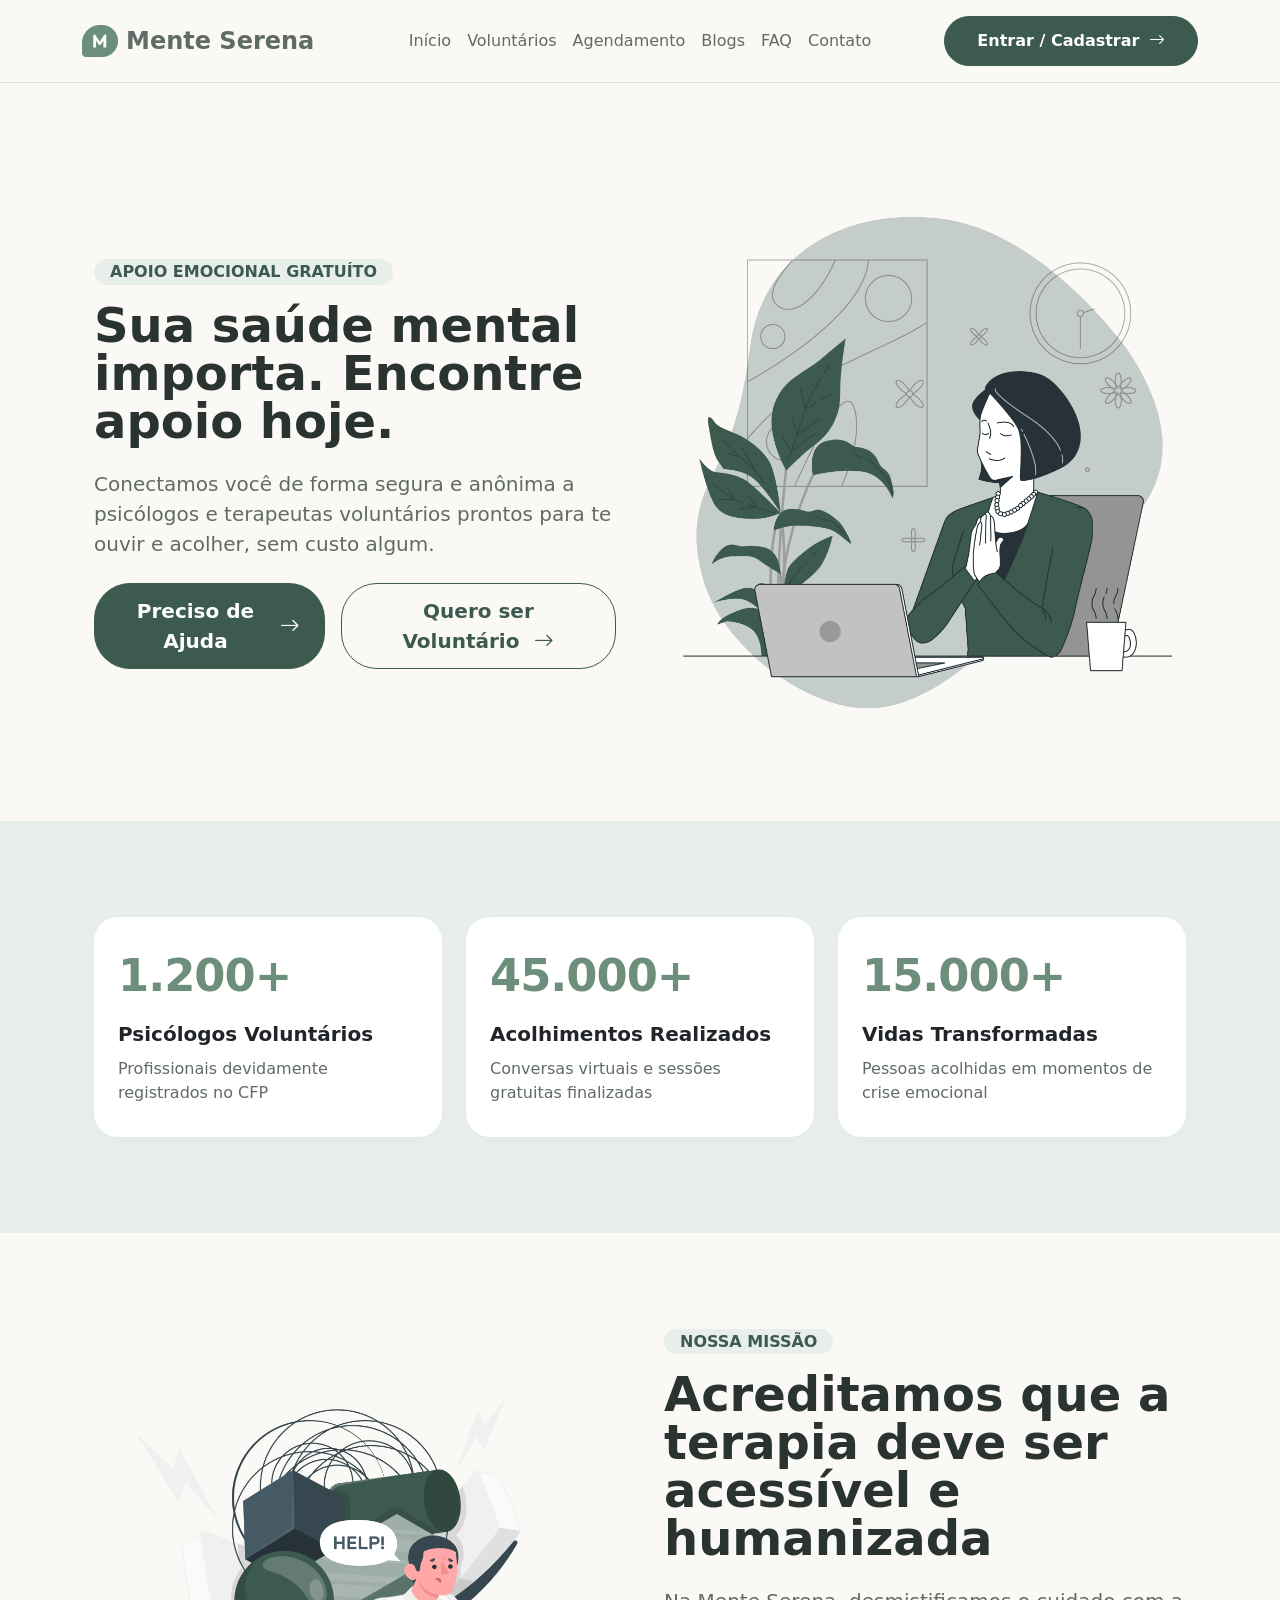
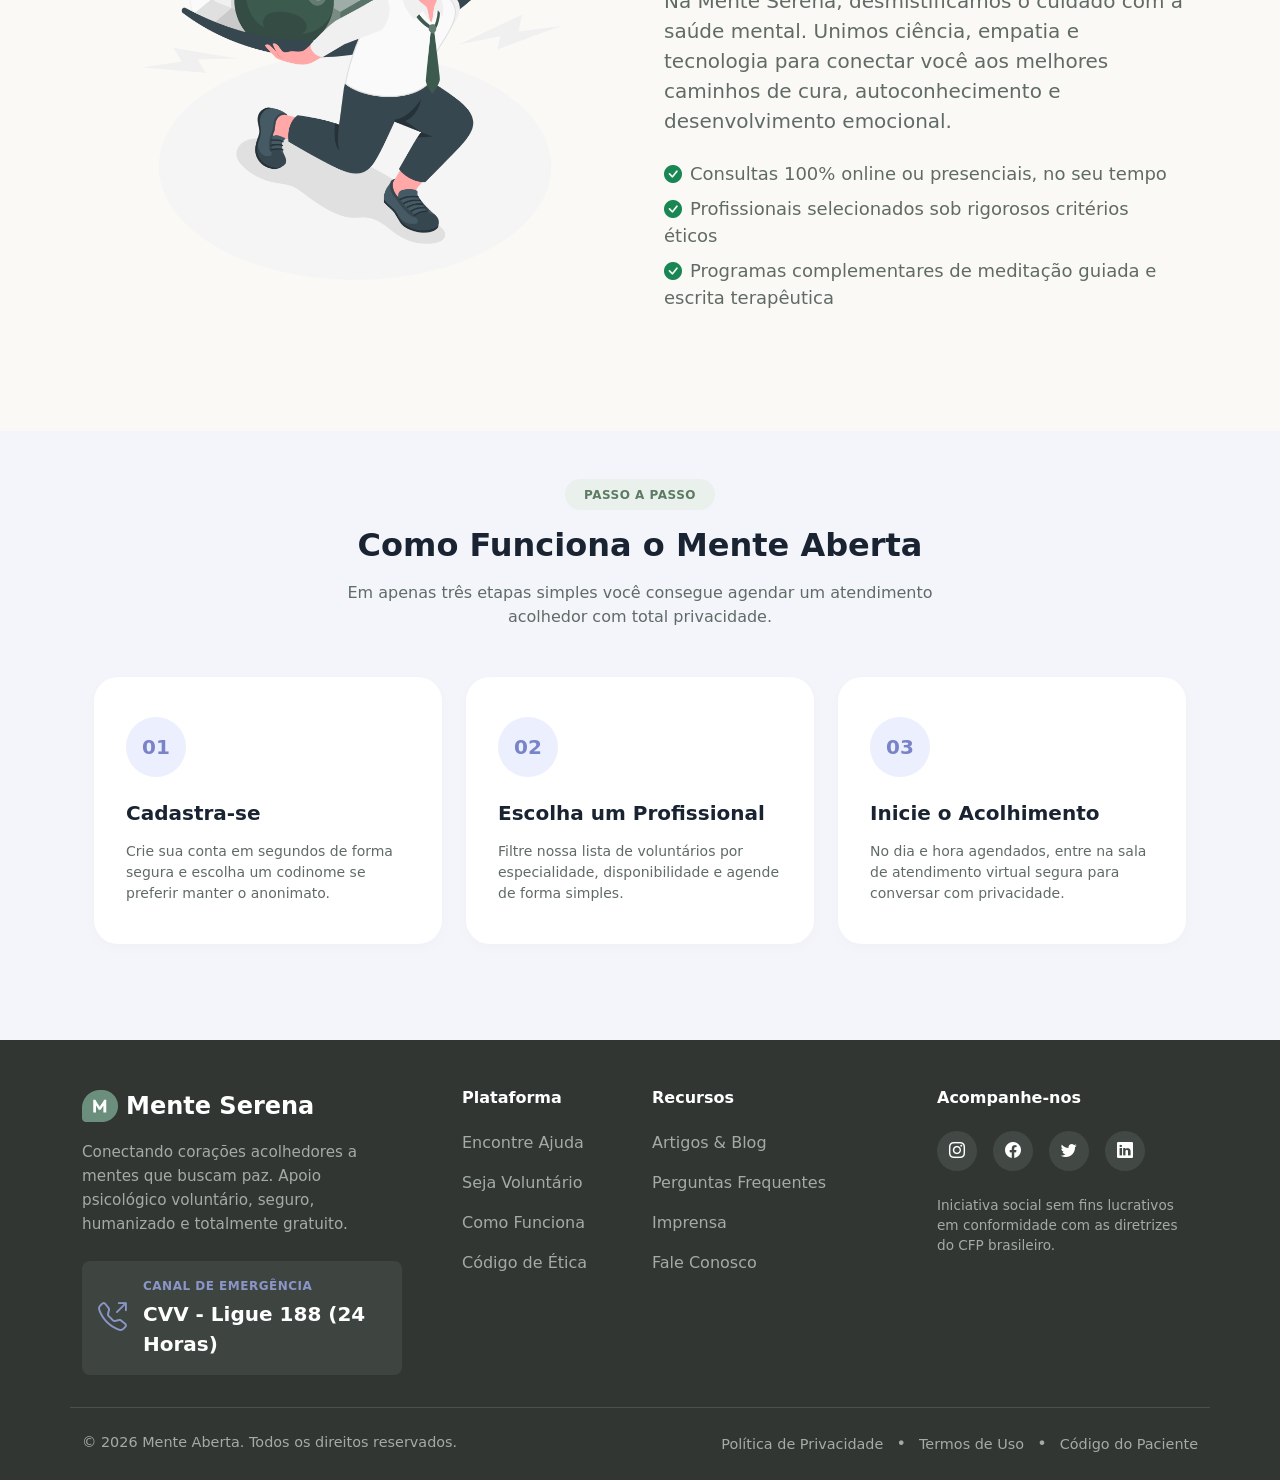
==== index.html @ 7199c604 "- Section para Passo a Passo feita" ====
<!DOCTYPE html>
<html lang="en">

<head>
    <meta charset="UTF-8">
    <meta name="viewport" content="width=device-width, initial-scale=1.0">
    <title>Página Inicial</title>
    <link href="https://cdn.jsdelivr.net/npm/bootstrap-icons/font/bootstrap-icons.css" rel="stylesheet">
    <link href="https://cdn.jsdelivr.net/npm/bootstrap@5.3.8/dist/css/bootstrap.min.css" rel="stylesheet"
        integrity="sha384-sRIl4kxILFvY47J16cr9ZwB07vP4J8+LH7qKQnuqkuIAvNWLzeN8tE5YBujZqJLB" crossorigin="anonymous">
    <link rel="stylesheet" href="css/main.css">
</head>

<body>
    <header class="border-bottom mb-4 py-3">
        <div class="container">
            <nav class="d-flex flex-wrap align-items-center justify-content-center justify-content-md-between">

                <!-- Parte da Logo -->
                <div class="col-md-3 mb-2 mb-md-0 d-flex">
                    <a class="d-inline-flex align-items-center link-body-emphasis text-decoration-none h4 mb-0"
                        href="#">
                        <img src="img/logo-badge.png" alt="Logo" width="36" height="32" class="me-2">
                        <span class="fw-semibold">Mente Serena</span>
                    </a>
                </div>

                <!-- Links de Navegação -->
                <ul class="nav col-12 col-md-auto mb-2 justify-content-center mb-md-0">
                    <li><a href="index.html" class="nav-link px-2 link-body-emphasis">Início</a></li>
                    <li><a href="pages/PaginaPerfilVoluntarios.html"
                            class="nav-link px-2 link-body-emphasis">Voluntários</a></li>
                    <li><a href="pages/PaginaAgendamento.html" class="nav-link px-2 link-body-emphasis">Agendamento</a>
                    </li>
                    <li><a href="pages/PaginaBlogs.html" class="nav-link px-2 link-body-emphasis">Blogs</a></li>
                    <li><a href="pages/PaginaFAQ.html" class="nav-link px-2 link-body-emphasis">FAQ</a></li>
                    <li><a href="pages/PaginaContatoSuporte.html" class="nav-link px-2 link-body-emphasis">Contato</a>
                    </li>
                </ul>

                <!-- Botões de Login e Jornada -->
                <div class="col-md-3 text-md-end text-center mt-3 mt-md-0">
                    <a href="pages/PaginaCadastro.html" class="btn btn-success fw-semibold">Entrar / Cadastrar
                        <span class="ms-1">
                            <i class="bi bi-arrow-right"></i>
                        </span>
                    </a>
                </div>

            </nav>
        </div>
    </header>
    <main>
        <div class="container px-4 py-5">
            <div class="row flex-lg-row-reverse align-items-center g-5 py-5">

                <!-- Imagem do Hero -->
                <div class="col-12 col-sm-10 col-lg-6 mx-auto">
                    <img src="img/Peace of mind-bro.png" class="d-block mx-lg-auto img-fluid"
                        alt="Ilustração de Paz Mental" width="700" height="500" loading="lazy">
                </div>

                <!-- Textos e Botões do Hero -->
                <div class="col-lg-6 text-center text-lg-start">
                    <div class="d-inline-flex align-items-center mb-3 card-lt-hero">
                        <span class="fw-semibold mb-0">Apoio Emocional Gratuíto</span>
                    </div>
                    <h1 class="display-5 fw-bold text-body-emphasis lh-1 mb-4">
                        Sua saúde mental importa. Encontre apoio hoje.
                    </h1>
                    <p class="lead mb-4 text-p">
                        Conectamos você de forma segura e anônima a psicólogos e terapeutas voluntários prontos para te
                        ouvir e acolher, sem custo algum.
                    </p>

                    <!-- Grupo de Botões -->
                    <div class="d-grid gap-3 d-md-flex justify-content-center justify-content-lg-start">
                        <a href="pages/PaginaLogin.html"
                            class="btn btn-success btn-lg px-4 fw-semibold d-inline-flex align-items-center justify-content-center">
                            Preciso de Ajuda
                            <i class="bi bi-arrow-right ms-2"></i>
                        </a>
                        <a href="pages/PaginaFAQ.html" class="btn btn-outline-secondary btn-lg px-4 fw-semibold">
                            Quero ser Voluntário
                            <i class="bi bi-arrow-right ms-2"></i>
                        </a>
                    </div>
                </div>

            </div>
        </div>

        <section class="bg-grid">
            <div class="container px-4 py-5">
                <div class="row flex-lg-row align-items-center g-4 py-5">

                    <div class="col-12 col-lg-4">
                        <div class="bg-grid-div h-100">
                            <h4 class="fw-bold text-numbers mb-3">1.200+</h4>
                            <p class="mb-2 fw-bold text-dark fs-5">Psicólogos Voluntários</p>
                            <p class="text-p mb-0 small">Profissionais devidamente registrados no CFP</p>
                        </div>
                    </div>

                    <div class="col-12 col-lg-4">
                        <div class="bg-grid-div h-100">
                            <h4 class="fw-bold text-numbers mb-3">45.000+</h4>
                            <p class="mb-2 fw-bold text-dark fs-5">Acolhimentos Realizados</p>
                            <p class="text-p mb-0 small">Conversas virtuais e sessões gratuitas finalizadas</p>
                        </div>
                    </div>

                    <div class="col-12 col-lg-4">
                        <div class="bg-grid-div h-100">
                            <h4 class="fw-bold text-numbers mb-3">15.000+</h4>
                            <p class="mb-2 fw-bold text-dark fs-5">Vidas Transformadas</p>
                            <p class="text-p mb-0 small">Pessoas acolhidas em momentos de crise emocional</p>
                        </div>
                    </div>

                </div>
            </div>
        </section>

        <section class="bg-mission">
            <div class="container px-4 py-5">
                <div class="row flex-lg-row-reverse align-items-center g-5 py-5">

                    <!-- Textos -->
                    <div class="col-lg-6 text-center text-lg-start">
                        <div class="d-inline-flex align-items-center mb-3 card-lt">
                            <span class="fw-semibold mb-0">Nossa Missão</span>
                        </div>

                        <h1 class="display-5 fw-bold text-body-emphasis lh-1 mb-4">
                            Acreditamos que a terapia deve ser acessível e humanizada
                        </h1>
                        <p class="lead mb-4 text-p">
                            Na Mente Serena, desmistificamos o cuidado com a saúde mental. Unimos ciência, empatia e
                            tecnologia para conectar você aos melhores caminhos de cura, autoconhecimento e
                            desenvolvimento emocional.
                        </p>

                        <!-- Lista de benefícios -->
                        <div class="d-flex justify-content-center justify-content-lg-start">
                            <ul class="list-unstyled text-p text-start">
                                <li class="mb-2">
                                    <i class="bi bi-check-circle-fill text-success me-2"></i>Consultas 100% online ou
                                    presenciais, no seu tempo
                                </li>
                                <li class="mb-2">
                                    <i class="bi bi-check-circle-fill text-success me-2"></i>Profissionais selecionados
                                    sob rigorosos critérios éticos
                                </li>
                                <li class="mb-2">
                                    <i class="bi bi-check-circle-fill text-success me-2"></i>Programas complementares de
                                    meditação guiada e escrita terapêutica
                                </li>
                            </ul>
                        </div>
                    </div>

                    <!-- Imagem -->
                    <div class="col-12 col-sm-10 col-lg-6 mx-auto">
                        <img src="img/Overwhelmed-amico.png" class="d-block mx-lg-auto img-fluid"
                            alt="Ilustração de Paz Mental" width="700" height="500" loading="lazy">
                    </div>

                </div>
            </div>
        </section>

        <section class="bg-passo-a-passo">
            <div class="container px-4 py-5">

                <!-- Cabeçalho -->
                <div class="text-center mb-5">
                    <div class="d-inline-flex align-items-center mb-3 badge-passo">
                        <span class="fw-semibold mb-0">PASSO A PASSO</span>
                    </div>
                    <h2 class="fw-bold text-center mb-3" style="color: #1a2332;">Como Funciona o Mente Aberta</h2>
                    <p class="text-center text-p mx-auto" style="max-width: 650px;">
                        Em apenas três etapas simples você consegue agendar um atendimento acolhedor com total
                        privacidade.
                    </p>
                </div>

                <!-- Grid: Note o align-items-stretch para garantir que fiquem da mesma altura -->
                <div class="row align-items-stretch g-4 pb-5">

                    <!-- Passo 1 -->
                    <div class="col-12 col-lg-4">
                        <div class="step-card h-100">
                            <div class="circle-number">01</div>
                            <h5 class="fw-bold mb-3" style="color: #1a2332;">Cadastra-se</h5>
                            <p class="text-p mb-0 small">Crie sua conta em segundos de forma segura e escolha um codinome se preferir manter o anonimato.</p>
                        </div>
                    </div>

                    <!-- Passo 2 -->
                    <div class="col-12 col-lg-4">
                        <div class="step-card h-100">
                            <div class="circle-number">02</div>
                            <h5 class="fw-bold mb-3" style="color: #1a2332;">Escolha um Profissional</h5>
                            <p class="text-p mb-0 small">Filtre nossa lista de voluntários por especialidade, disponibilidade e agende de forma simples.</p>
                        </div>
                    </div>

                    <!-- Passo 3 -->
                    <div class="col-12 col-lg-4">
                        <div class="step-card h-100">
                            <div class="circle-number">03</div>
                            <h5 class="fw-bold mb-3" style="color: #1a2332;">Inicie o Acolhimento</h5>
                            <p class="text-p mb-0 small">No dia e hora agendados, entre na sala de atendimento virtual segura para conversar com privacidade.</p>
                        </div>
                    </div>

                </div>
            </div>
        </section>
    </main>
    <footer class="bg-footer-custom pt-5 pb-4">
        <div class="container">
            <div class="row">
                <div class="col-lg-4 col-md-12 mb-4 pe-lg-5">
                    <a class="d-inline-flex align-items-center text-white text-decoration-none mb-3" href="#">
                        <img src="img/logo-badge.png" alt="Logo" width="36" height="32" class="me-2">
                        <span class="fs-4 fw-bold">Mente Serena</span>
                    </a>
                    <p class="text-muted-custom mb-4" style="font-size: 0.95rem; line-height: 1.6;">
                        Conectando corações acolhedores a mentes que buscam paz. Apoio psicológico voluntário, seguro,
                        humanizado e totalmente gratuito.
                    </p>

                    <div class="emergency-card d-flex align-items-center p-3">
                        <i class="bi bi-telephone-outbound emergency-icon me-3"></i>
                        <div>
                            <div class="emergency-title text-uppercase fw-semibold mb-1">Canal de Emergência</div>
                            <div class="fw-bold fs-5 text-white">CVV - Ligue 188 (24 Horas)</div>
                        </div>
                    </div>
                </div>

                <div class="col-lg-2 col-md-4 mb-4">
                    <h6 class="fw-bold mb-4">Plataforma</h6>
                    <ul class="list-unstyled">
                        <li class="mb-3"><a href="#" class="footer-link">Encontre Ajuda</a></li>
                        <li class="mb-3"><a href="#" class="footer-link">Seja Voluntário</a></li>
                        <li class="mb-3"><a href="#" class="footer-link">Como Funciona</a></li>
                        <li class="mb-3"><a href="#" class="footer-link">Código de Ética</a></li>
                    </ul>
                </div>

                <div class="col-lg-3 col-md-4 mb-4">
                    <h6 class="fw-bold mb-4">Recursos</h6>
                    <ul class="list-unstyled">
                        <li class="mb-3"><a href="#" class="footer-link">Artigos & Blog</a></li>
                        <li class="mb-3"><a href="#" class="footer-link">Perguntas Frequentes</a></li>
                        <li class="mb-3"><a href="#" class="footer-link">Imprensa</a></li>
                        <li class="mb-3"><a href="#" class="footer-link">Fale Conosco</a></li>
                    </ul>
                </div>

                <div class="col-lg-3 col-md-4 mb-4">
                    <h6 class="fw-bold mb-4">Acompanhe-nos</h6>
                    <div class="d-flex mb-4">
                        <a href="#" class="social-btn rounded-circle me-3"><i class="bi bi-instagram"></i></a>
                        <a href="#" class="social-btn rounded-circle me-3"><i class="bi bi-facebook"></i></a>
                        <a href="#" class="social-btn rounded-circle me-3"><i class="bi bi-twitter"></i></a>
                        <a href="#" class="social-btn rounded-circle"><i class="bi bi-linkedin"></i></a>
                    </div>
                    <p class="text-muted-custom" style="font-size: 0.85rem; line-height: 1.5;">
                        Iniciativa social sem fins lucrativos em conformidade com as diretrizes do CFP brasileiro.
                    </p>
                </div>
            </div>

            <!-- Parte Inferior do Rodapé (Direitos e Links de Privacidade) -->
            <div class="row border-top border-secondary pt-4 mt-2" style="border-color: #4a514d !important;">
                <div class="col-md-6 text-center text-md-start mb-3 mb-md-0">
                    <p class="text-muted-custom mb-0" style="font-size: 0.9rem;">
                        © 2026 Mente Aberta. Todos os direitos reservados.
                    </p>
                </div>
                <div class="col-md-6 text-center text-md-end">
                    <a href="#" class="footer-link" style="font-size: 0.9rem;">Política de Privacidade</a>
                    <span class="text-muted-custom mx-2">•</span>
                    <a href="#" class="footer-link" style="font-size: 0.9rem;">Termos de Uso</a>
                    <span class="text-muted-custom mx-2">•</span>
                    <a href="#" class="footer-link" style="font-size: 0.9rem;">Código do Paciente</a>
                </div>
            </div>
        </div>
    </footer>
    <script src="https://cdn.jsdelivr.net/npm/bootstrap@5.3.8/dist/js/bootstrap.bundle.min.js"
        integrity="sha384-FKyoEForCGlyvwx9Hj09JcYn3nv7wiPVlz7YYwJrWVcXK/BmnVDxM+D2scQbITxI"
        crossorigin="anonymous"></script>
</body>

</html>
---- css/main.css ----
:root {
    /* Corrigido para formato RGB (R, G, B) para evitar quebra no Bootstrap */
    --bs-emphasis-color-rgb: 96, 107, 102; 
    --bs-emphasis-color: #2B3330;
    --bs-text-p: #606B66;
    
    /* Variáveis globais para o tema para facilitar futuras alterações */
    --theme-primary: #3D5A4F;
    --theme-primary-hover: #2E443B; /* Tom mais escuro para feedback de clique/hover */
}

body {
    background-color: #FBF9F6;
}

/* Agrupamento de propriedades repetidas nos botões */
.btn-success, 
.btn-outline-secondary {
    border-radius: 2.25rem;
    padding: 0.75rem 2rem;
}

.btn-success {
    --bs-btn-color: #fff;
    --bs-btn-bg: var(--theme-primary);
    --bs-btn-border-color: var(--theme-primary);
    --bs-btn-hover-color: #fff;
    --bs-btn-hover-bg: var(--theme-primary-hover);
    --bs-btn-hover-border-color: var(--theme-primary-hover);
    --bs-btn-focus-shadow-rgb: 60, 153, 110;
    --bs-btn-active-color: #fff;
    --bs-btn-active-bg: var(--theme-primary-hover);
    --bs-btn-active-border-color: var(--theme-primary-hover);
    --bs-btn-active-shadow: inset 0 3px 5px rgba(0, 0, 0, 0.125);
    --bs-btn-disabled-color: #fff;
    --bs-btn-disabled-bg: var(--theme-primary);
    --bs-btn-disabled-border-color: var(--theme-primary);
}

.btn-outline-secondary {
    --bs-btn-color: var(--theme-primary);
    --bs-btn-border-color: var(--theme-primary);
    --bs-btn-hover-color: #fff;
    --bs-btn-hover-bg: var(--theme-primary);
    --bs-btn-hover-border-color: var(--theme-primary);
    --bs-btn-focus-shadow-rgb: 60, 153, 110;
    --bs-btn-active-color: #fff;
    --bs-btn-active-bg: var(--theme-primary);
    --bs-btn-active-border-color: var(--theme-primary);
    --bs-btn-active-shadow: inset 0 3px 5px rgba(0, 0, 0, 0.125);
    --bs-btn-disabled-color: var(--theme-primary);
    --bs-btn-disabled-bg: transparent;
    --bs-btn-disabled-border-color: var(--theme-primary);
    --bs-gradient: none;
}

.text-p li {
    font-size: 1.125rem;
    font-weight: 500;
    color: inherit; /* Herda o --bs-text-p da classe pai automaticamente */
}

/* =========================================
   HERANÇA: .card-lt e .card-lt-hero
   ========================================= */

/* 1. Propriedades base compartilhadas (Herança) */
.card-lt, 
.card-lt-hero {
    text-transform: uppercase;
    font-weight: bold;
    color: var(--theme-primary);
    background-color: #E8EFEA;
    border-radius: 2.25rem;
    padding: 0.05rem 1rem;
}

/* ... Suas variáveis :root continuam iguais ... */

.bg-grid {
    background-color: #E8EFEA;
}

/* Ajuste dos Cartões Brancos */
.bg-grid-div {
    background-color: #FFFFFF;
    padding: 2rem 1.5rem; /* Mais espaçamento interno para imitar a imagem */
    border-radius: 1.5rem; /* Bordas bem arredondadas, mas um pouco mais suaves que 2.25rem */
    box-shadow: 0 4px 15px rgba(0, 0, 0, 0.02); /* Sombra super leve (opcional, dá profundidade) */
}

/* Cor e tamanho customizados para os números grandes */
.text-numbers {
    color: #6C8E7B; /* Tom de verde acinzentado inspirado na imagem */
    font-size: 2.8rem;
    letter-spacing: -1px;
}

/* Subtítulos menores e mais sutis */
.text-p {
    color: var(--bs-text-p);
    font-weight: 350;
}

/* Remove a margem extra inferior da tag P dentro do cartão para melhor alinhamento */
.bg-grid-div p.small {
    font-size: 1rem;
}

.bg-footer {
    background-color: var(--theme-primary);
}

.bg-footer-custom {
    background-color: #313632; /* Cor de fundo esverdeada/acinzentada escura */
    color: #ffffff;
}
.text-muted-custom {
    color: #a4aba6 !important; /* Cor do texto secundário */
}
.emergency-card {
    background-color: #3e4440; /* Fundo do card de emergência */
    border-radius: 8px;
}
.emergency-title {
    color: #8a96c6; /* Cor roxa/azulada do título de emergência */
    font-size: 0.75rem;
    letter-spacing: 0.5px;
}
.emergency-icon {
    color: #8a96c6;
    font-size: 1.8rem;
}
.social-btn {
    width: 40px;
    height: 40px;
    background-color: #424945; /* Fundo dos botões sociais */
    border: none;
    color: white;
    display: inline-flex;
    align-items: center;
    justify-content: center;
    transition: 0.3s;
}
.social-btn:hover {
    background-color: #555d58;
    color: white;
}
.footer-link {
    color: #a4aba6;
    text-decoration: none;
    transition: 0.3s;
}
.footer-link:hover {
    color: #ffffff;
}

.bg-passo-a-passo {
    background-color: #f3f5fb; /* Fundo azul acinzentado claro */
}

.badge-passo {
    background-color: #eaf1ed; /* Fundo esverdeado da tag */
    color: #5c7b64; /* Texto verde escuro */
    padding: 0.4rem 1.2rem;
    border-radius: 50rem;
    font-size: 0.75rem;
    letter-spacing: 0.5px;
}

.step-card {
    background-color: #ffffff;
    border-radius: 24px; /* Bordas bem arredondadas */
    padding: 2.5rem 2rem; /* Espaçamento interno */
    box-shadow: 0 4px 15px rgba(0, 0, 0, 0.02); /* Sombra bem sutil */
    display: flex;
    flex-direction: column;
}

.circle-number {
    width: 60px;
    height: 60px;
    border-radius: 50%;
    background-color: #eceffe; /* Fundo lilás claro */
    color: #7983c8; /* Texto lilás escuro */
    display: flex;
    align-items: center;
    justify-content: center;
    font-size: 1.25rem;
    font-weight: 700;
    margin-bottom: 1.5rem;
}
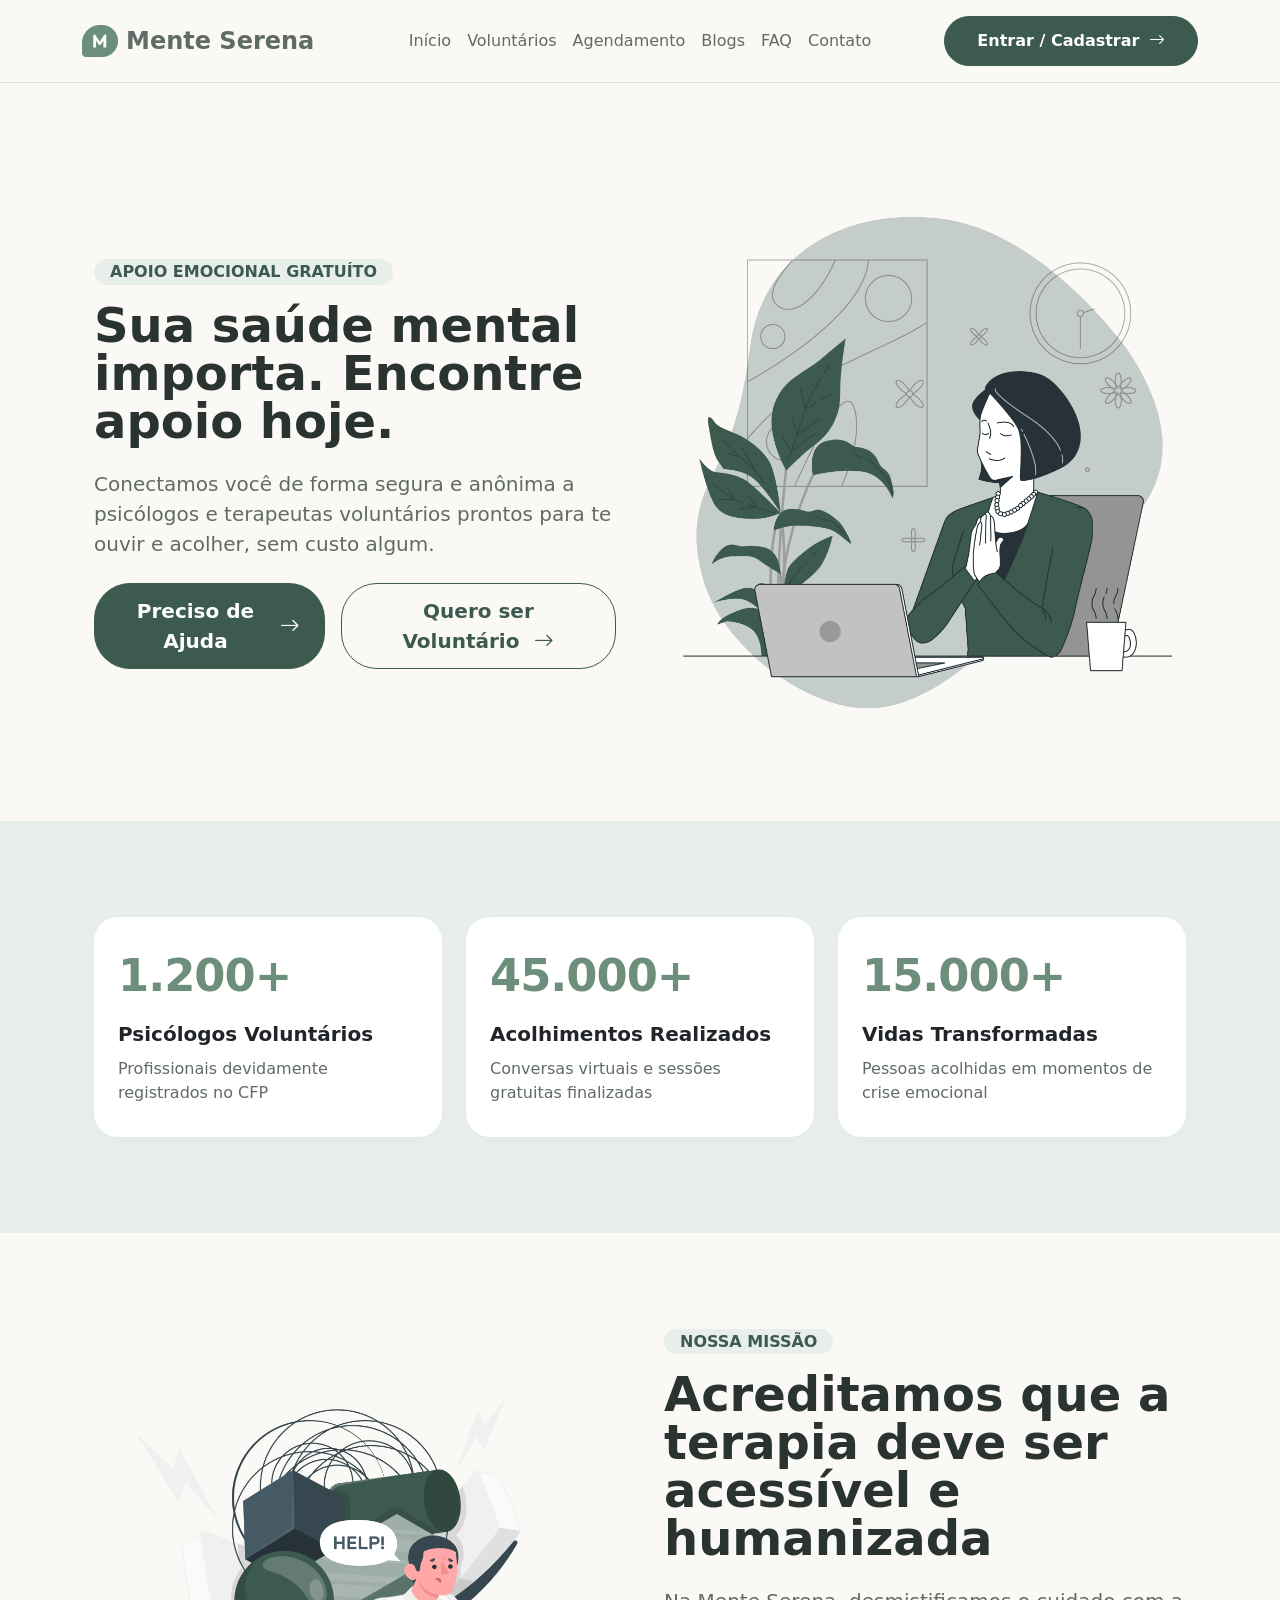
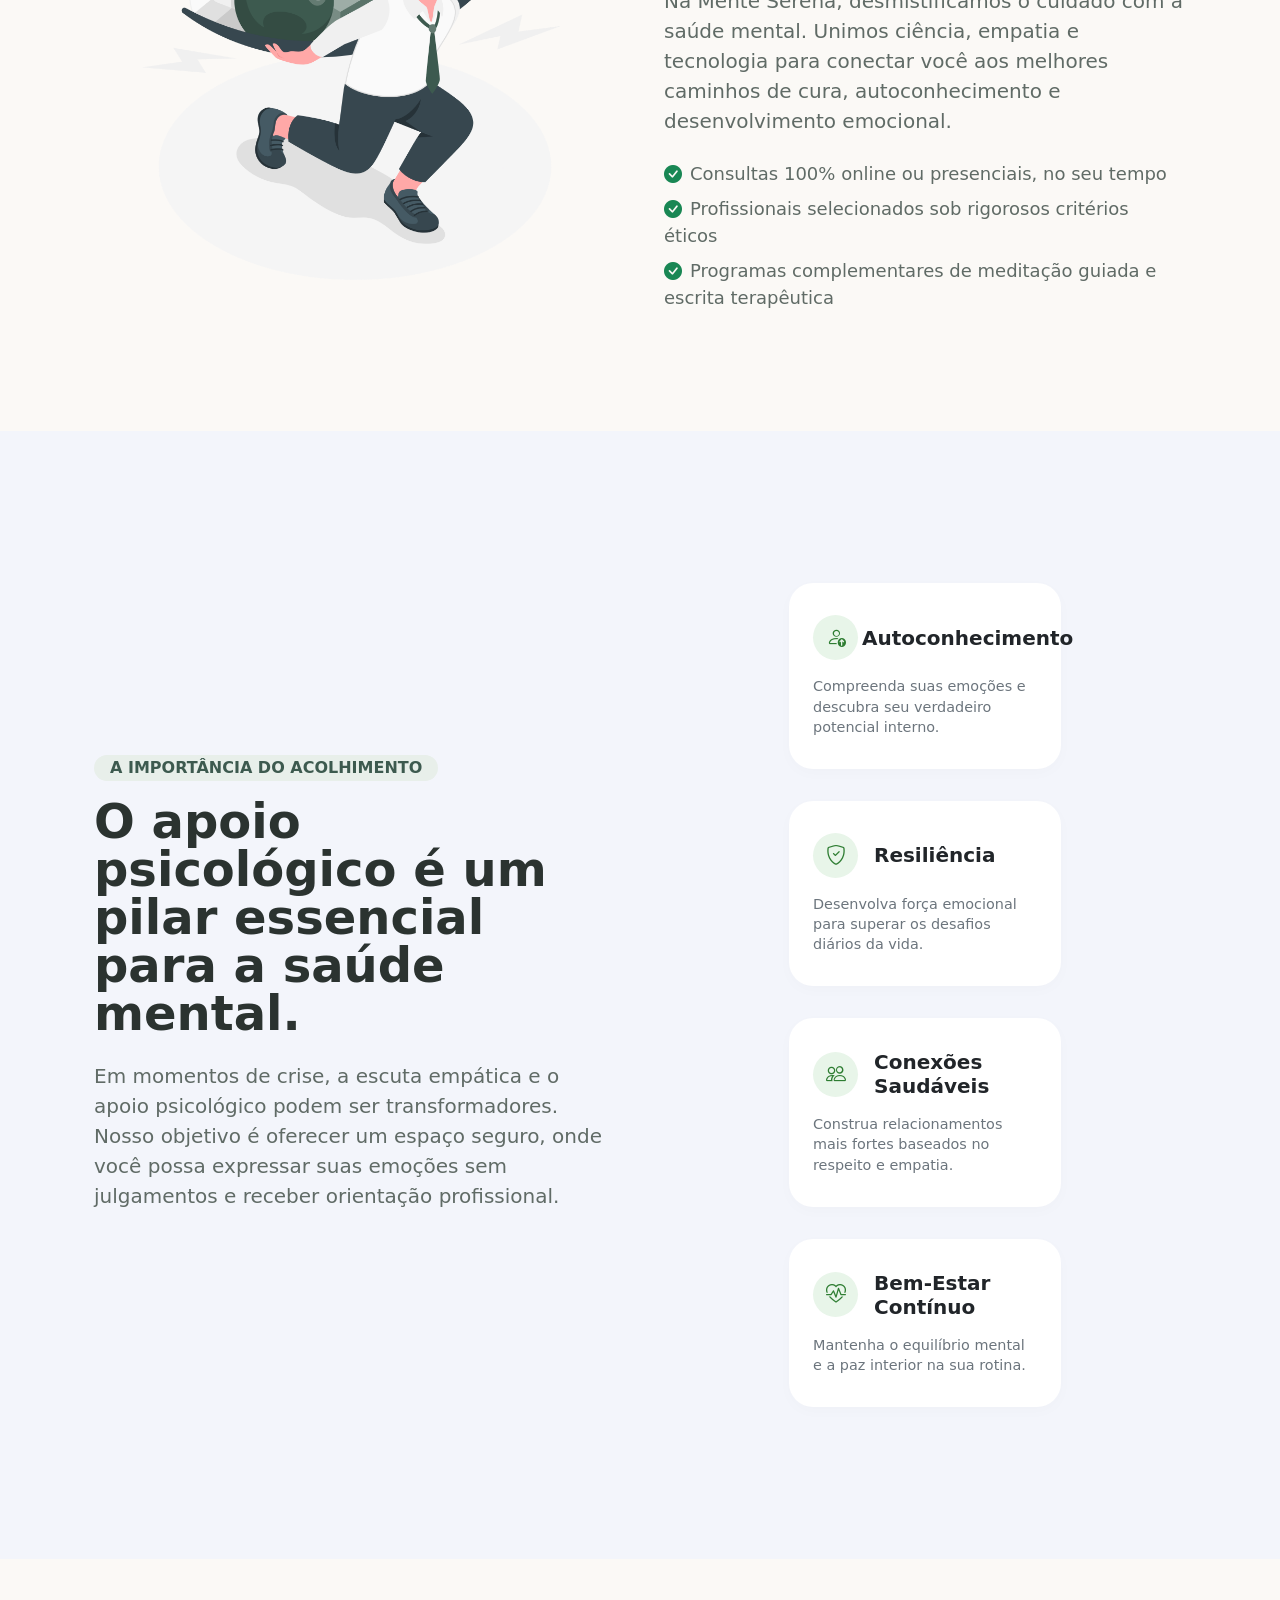
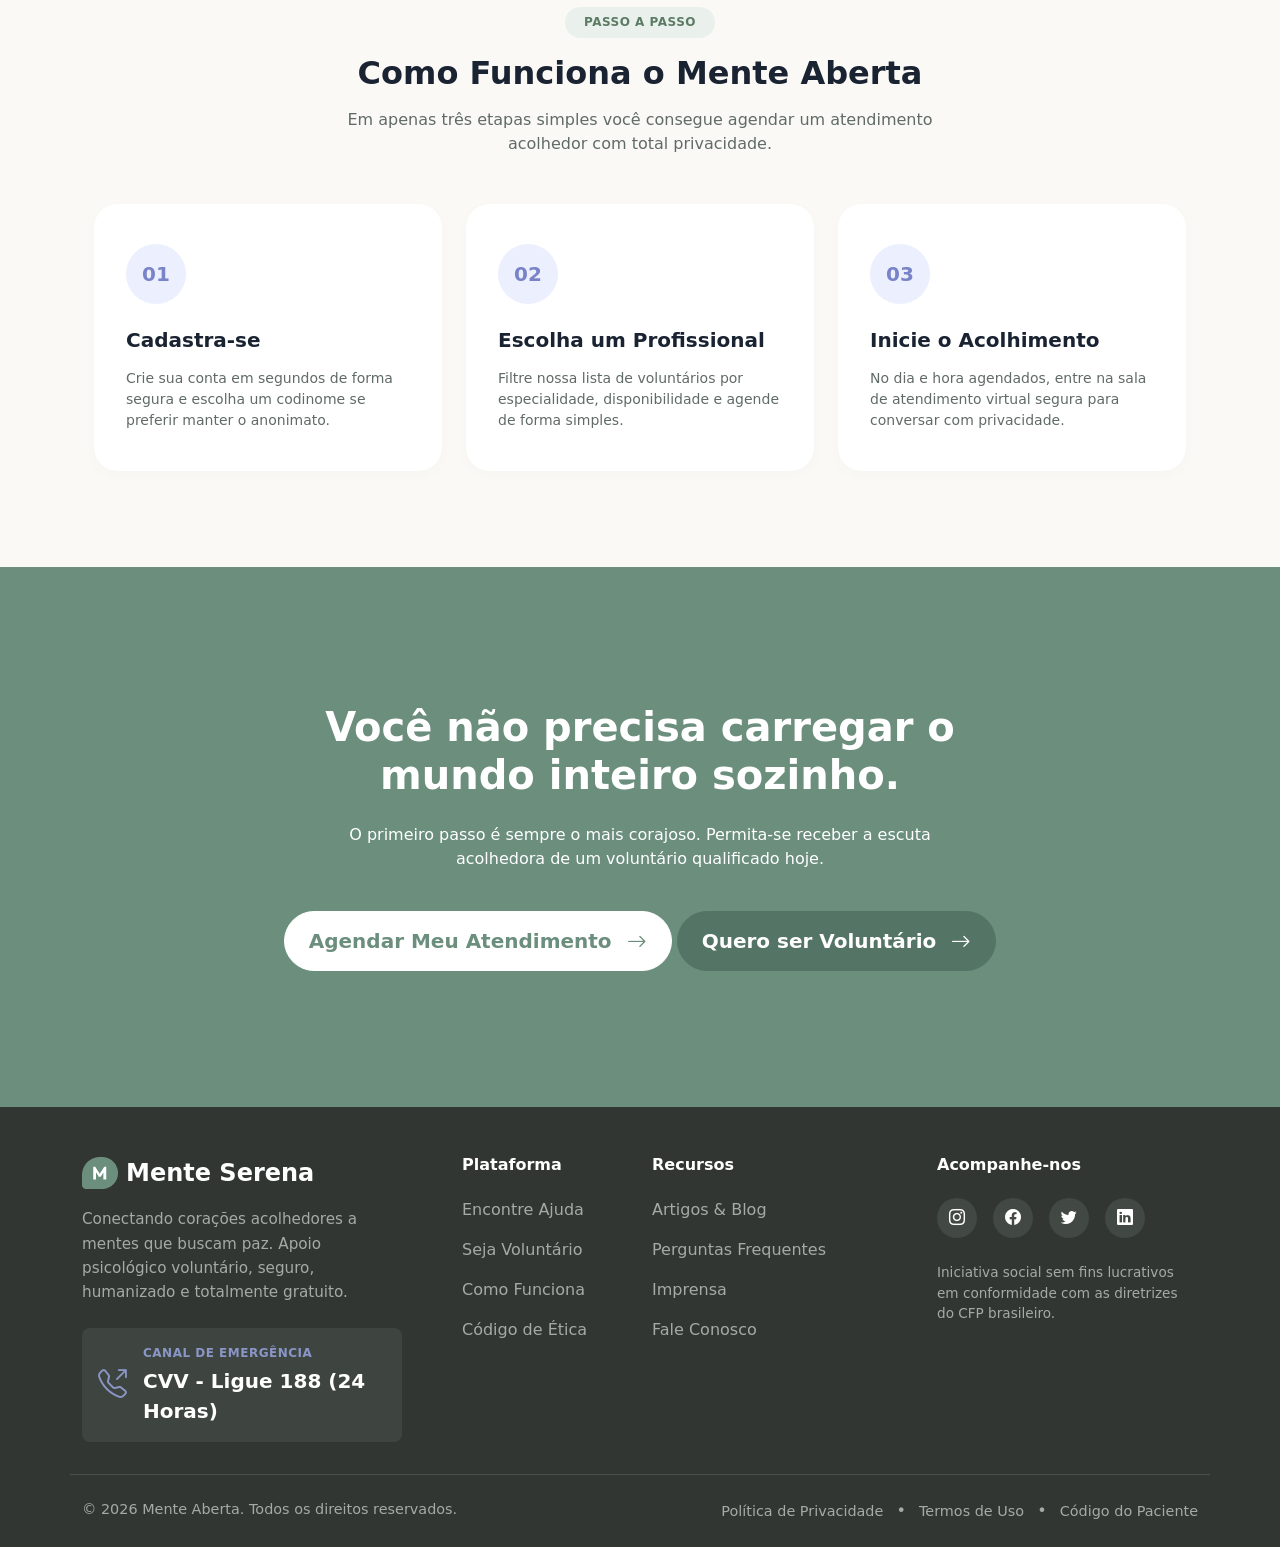
==== commit 8aaabe7b: "- Mais sections feitas" ====
--- a/index.html
+++ b/index.html
@@ -170,7 +170,87 @@
             </div>
         </section>
 
-        <section class="bg-passo-a-passo">
+        <section class="bg-importancia">
+            <div class="container px-4 py-5">
+                <div class="row flex-lg-row align-items-center g-5 py-5">
+                    <!-- Textos -->
+                    <div class="col-lg-6 text-center text-lg-start">
+                        <div class="d-inline-flex align-items-center mb-3 card-lt">
+                            <span class="fw-semibold mb-0">A IMPORTÂNCIA DO ACOLHIMENTO</span>
+                        </div>
+
+                        <h1 class="display-5 fw-bold text-body-emphasis lh-1 mb-4">
+                            O apoio psicológico é um pilar essencial para a saúde mental.
+                        </h1>
+                        <p class="lead mb-4 text-p">
+                            Em momentos de crise, a escuta empática e o apoio psicológico podem ser transformadores.
+                            Nosso objetivo é oferecer um espaço seguro, onde você possa expressar suas emoções sem
+                            julgamentos e receber orientação profissional.
+                        </p>
+                    </div>
+
+                    <!-- Cards -->
+                    <div class="col-lg-6 mx-auto">
+                        <div class="row justify-content-center">
+
+                            <!-- Card 1 -->
+                            <div class="col-12 col-sm-5 bg-importancia-card">
+                                <div class="d-flex align-items-center mb-3">
+                                    <div class="icon-wrapper me-1">
+                                        <i class="bi bi-person-up fs-5"></i>
+                                    </div>
+                                    <h3 class="mb-0 fw-bold text-dark fs-5">Autoconhecimento</h3>
+                                </div>
+                                <p class="card-desc">Compreenda suas emoções e descubra seu verdadeiro potencial
+                                    interno.</p>
+                            </div>
+
+                            <!-- Card 2 -->
+                            <div class="col-12 col-sm-5 bg-importancia-card">
+                                <div class="d-flex align-items-center mb-3">
+                                    <div class="icon-wrapper me-3">
+                                        <i class="bi bi-shield-check fs-5"></i>
+                                    </div>
+                                    <h3 class="mb-0 fw-bold text-dark fs-5">Resiliência</h3>
+                                </div>
+                                <p class="card-desc">Desenvolva força emocional para superar os desafios diários da
+                                    vida.</p>
+                            </div>
+
+                        </div>
+
+                        <div class="row justify-content-center">
+
+                            <!-- Card 3 -->
+                            <div class="col-12 col-sm-5 bg-importancia-card">
+                                <div class="d-flex align-items-center mb-3">
+                                    <div class="icon-wrapper me-3">
+                                        <i class="bi bi-people fs-5"></i>
+                                    </div>
+                                    <h3 class="mb-0 fw-bold text-dark fs-5">Conexões Saudáveis</h3>
+                                </div>
+                                <p class="card-desc">Construa relacionamentos mais fortes baseados no respeito e
+                                    empatia.</p>
+                            </div>
+
+                            <!-- Card 4 -->
+                            <div class="col-12 col-sm-5 bg-importancia-card">
+                                <div class="d-flex align-items-center mb-3">
+                                    <div class="icon-wrapper me-3">
+                                        <i class="bi bi-heart-pulse fs-5"></i>
+                                    </div>
+                                    <h3 class="mb-0 fw-bold text-dark fs-5">Bem-Estar Contínuo</h3>
+                                </div>
+                                <p class="card-desc">Mantenha o equilíbrio mental e a paz interior na sua rotina.</p>
+                            </div>
+
+                        </div>
+                    </div>
+                </div>
+            </div>
+        </section>
+
+        <section>
             <div class="container px-4 py-5">
 
                 <!-- Cabeçalho -->
@@ -193,7 +273,8 @@
                         <div class="step-card h-100">
                             <div class="circle-number">01</div>
                             <h5 class="fw-bold mb-3" style="color: #1a2332;">Cadastra-se</h5>
-                            <p class="text-p mb-0 small">Crie sua conta em segundos de forma segura e escolha um codinome se preferir manter o anonimato.</p>
+                            <p class="text-p mb-0 small">Crie sua conta em segundos de forma segura e escolha um
+                                codinome se preferir manter o anonimato.</p>
                         </div>
                     </div>
 
@@ -202,7 +283,8 @@
                         <div class="step-card h-100">
                             <div class="circle-number">02</div>
                             <h5 class="fw-bold mb-3" style="color: #1a2332;">Escolha um Profissional</h5>
-                            <p class="text-p mb-0 small">Filtre nossa lista de voluntários por especialidade, disponibilidade e agende de forma simples.</p>
+                            <p class="text-p mb-0 small">Filtre nossa lista de voluntários por especialidade,
+                                disponibilidade e agende de forma simples.</p>
                         </div>
                     </div>
 
@@ -211,10 +293,30 @@
                         <div class="step-card h-100">
                             <div class="circle-number">03</div>
                             <h5 class="fw-bold mb-3" style="color: #1a2332;">Inicie o Acolhimento</h5>
-                            <p class="text-p mb-0 small">No dia e hora agendados, entre na sala de atendimento virtual segura para conversar com privacidade.</p>
-                        </div>
-                    </div>
-
+                            <p class="text-p mb-0 small">No dia e hora agendados, entre na sala de atendimento virtual
+                                segura para conversar com privacidade.</p>
+                        </div>
+                    </div>
+
+                </div>
+            </div>
+        </section>
+
+        <section class="bg-atende-voluntario">
+            <div class="container px-4 py-5">
+                <div class="text-center m-5">
+                    <h1 class="fw-bold text-center mb-4" style="color: #FFF;">Você não precisa carregar o <br>mundo
+                        inteiro sozinho.</h1>
+                    <p class="text-center text-p mx-auto mb-4" style="max-width: 650px; color: #FFF;">
+                        O primeiro passo é sempre o mais corajoso. Permita-se receber a escuta<br> acolhedora de um
+                        voluntário qualificado hoje.
+                    </p>
+                    <button class="btn btn-agendar btn-lg px-4 fw-semibold mt-3">
+                        Agendar Meu Atendimento <i class="bi bi-arrow-right ms-2"></i>
+                    </button>
+                    <button class="btn btn-voluntario btn-lg px-4 fw-semibold mt-3">
+                        Quero ser Voluntário <i class="bi bi-arrow-right ms-2"></i>
+                    </button>
                 </div>
             </div>
         </section>
--- a/css/main.css
+++ b/css/main.css
@@ -7,6 +7,8 @@
     /* Variáveis globais para o tema para facilitar futuras alterações */
     --theme-primary: #3D5A4F;
     --theme-primary-hover: #2E443B; /* Tom mais escuro para feedback de clique/hover */
+    --theme-white: #FFFFFF;
+    --theme-547565: #547565; /* Cor verde acinzentada */
 }
 
 body {
@@ -14,7 +16,7 @@
 }
 
 /* Agrupamento de propriedades repetidas nos botões */
-.btn-success, 
+.btn-success, .btn-agendar, .btn-voluntario,
 .btn-outline-secondary {
     border-radius: 2.25rem;
     padding: 0.75rem 2rem;
@@ -35,6 +37,45 @@
     --bs-btn-disabled-color: #fff;
     --bs-btn-disabled-bg: var(--theme-primary);
     --bs-btn-disabled-border-color: var(--theme-primary);
+}
+
+.btn-agendar {
+    --bs-btn-color: #6B8E7D; /* Cor do texto do botão */
+    --bs-btn-bg: var(--theme-white);
+    --bs-btn-border-color: var(--theme-white);
+    --bs-btn-hover-color: #fff;
+    --bs-btn-hover-bg: var(--theme-primary-hover);
+    --bs-btn-hover-border-color: var(--theme-primary-hover);
+    --bs-btn-focus-shadow-rgb: 60, 153, 110;
+    --bs-btn-active-color: #fff;
+    --bs-btn-active-bg: var(--theme-primary-hover);
+    --bs-btn-active-border-color: var(--theme-primary-hover);
+    --bs-btn-active-shadow: inset 0 3px 5px rgba(0, 0, 0, 0.125);
+    --bs-btn-disabled-color: #fff;
+    --bs-btn-disabled-bg: var(--theme-white);
+    --bs-btn-disabled-border-color: var(--theme-white);
+}
+
+.btn-voluntario {
+    --bs-btn-color: var(--theme-white); /* Cor do texto do botão */
+    --bs-btn-bg: var(--theme-547565);
+    --bs-btn-border-color: var(--theme-547565);
+    --bs-btn-hover-color: #fff;
+    --bs-btn-hover-bg: var(--theme-primary-hover);
+    --bs-btn-hover-border-color: var(--theme-primary-hover);
+    --bs-btn-focus-shadow-rgb: 60, 153, 110;
+    --bs-btn-active-color: #fff;
+    --bs-btn-active-bg: var(--theme-primary-hover);
+    --bs-btn-active-border-color: var(--theme-primary-hover);
+    --bs-btn-active-shadow: inset 0 3px 5px rgba(0, 0, 0, 0.125);
+    --bs-btn-disabled-color: #fff;
+    --bs-btn-disabled-bg: var(--theme-547565);
+    --bs-btn-disabled-border-color: var(--theme-547565);
+}
+
+.btn-voluntario, .btn-agendar {
+    min-width: 300px; /* Garante que os botões tenham largura mínima consistente */
+    min-height: 60px; /* Garante que os botões tenham altura mínima consistente */
 }
 
 .btn-outline-secondary {
@@ -191,3 +232,43 @@
     margin-bottom: 1.5rem;
 }
 
+.bg-atende-voluntario {
+    background-color: #6B8E7D; /* Fundo azul acinzentado claro */
+    padding: 2.5rem 2rem; /* Espaçamento interno */
+}
+
+.bg-importancia {
+    background-color: #f3f5fb; /* Fundo azul acinzentado claro */
+    padding: 2.5rem 2rem; /* Espaçamento interno */
+}
+
+.bg-importancia-card {
+    background-color: #FFF; 
+    border-radius: 24px; /* Bordas bem arredondadas */
+    width: 17rem;
+    padding: 2rem 1.5rem; /* Ajustei levemente o padding para os itens respirarem melhor */
+    box-shadow: 0 4px 15px rgba(0, 0, 0, 0.02); /* Sombra bem sutil */
+    margin: 1rem;
+    display: flex;
+    flex-direction: column;
+}
+
+/* Nova classe para o fundo arredondado dos ícones */
+.icon-wrapper {
+    background-color: #e8f5e9; /* Fundo verde bem suave */
+    color: #2e7d32; /* Cor do ícone mais escura para contraste */
+    min-width: 45px;
+    height: 45px;
+    border-radius: 50%; /* Deixa perfeitamente redondo */
+    display: flex;
+    align-items: center;
+    justify-content: center;
+}
+
+/* Estilo sutil para o texto descritivo */
+.card-desc {
+    color: #6c757d;
+    font-size: 0.9rem;
+    line-height: 1.4;
+    margin-bottom: 0;
+}
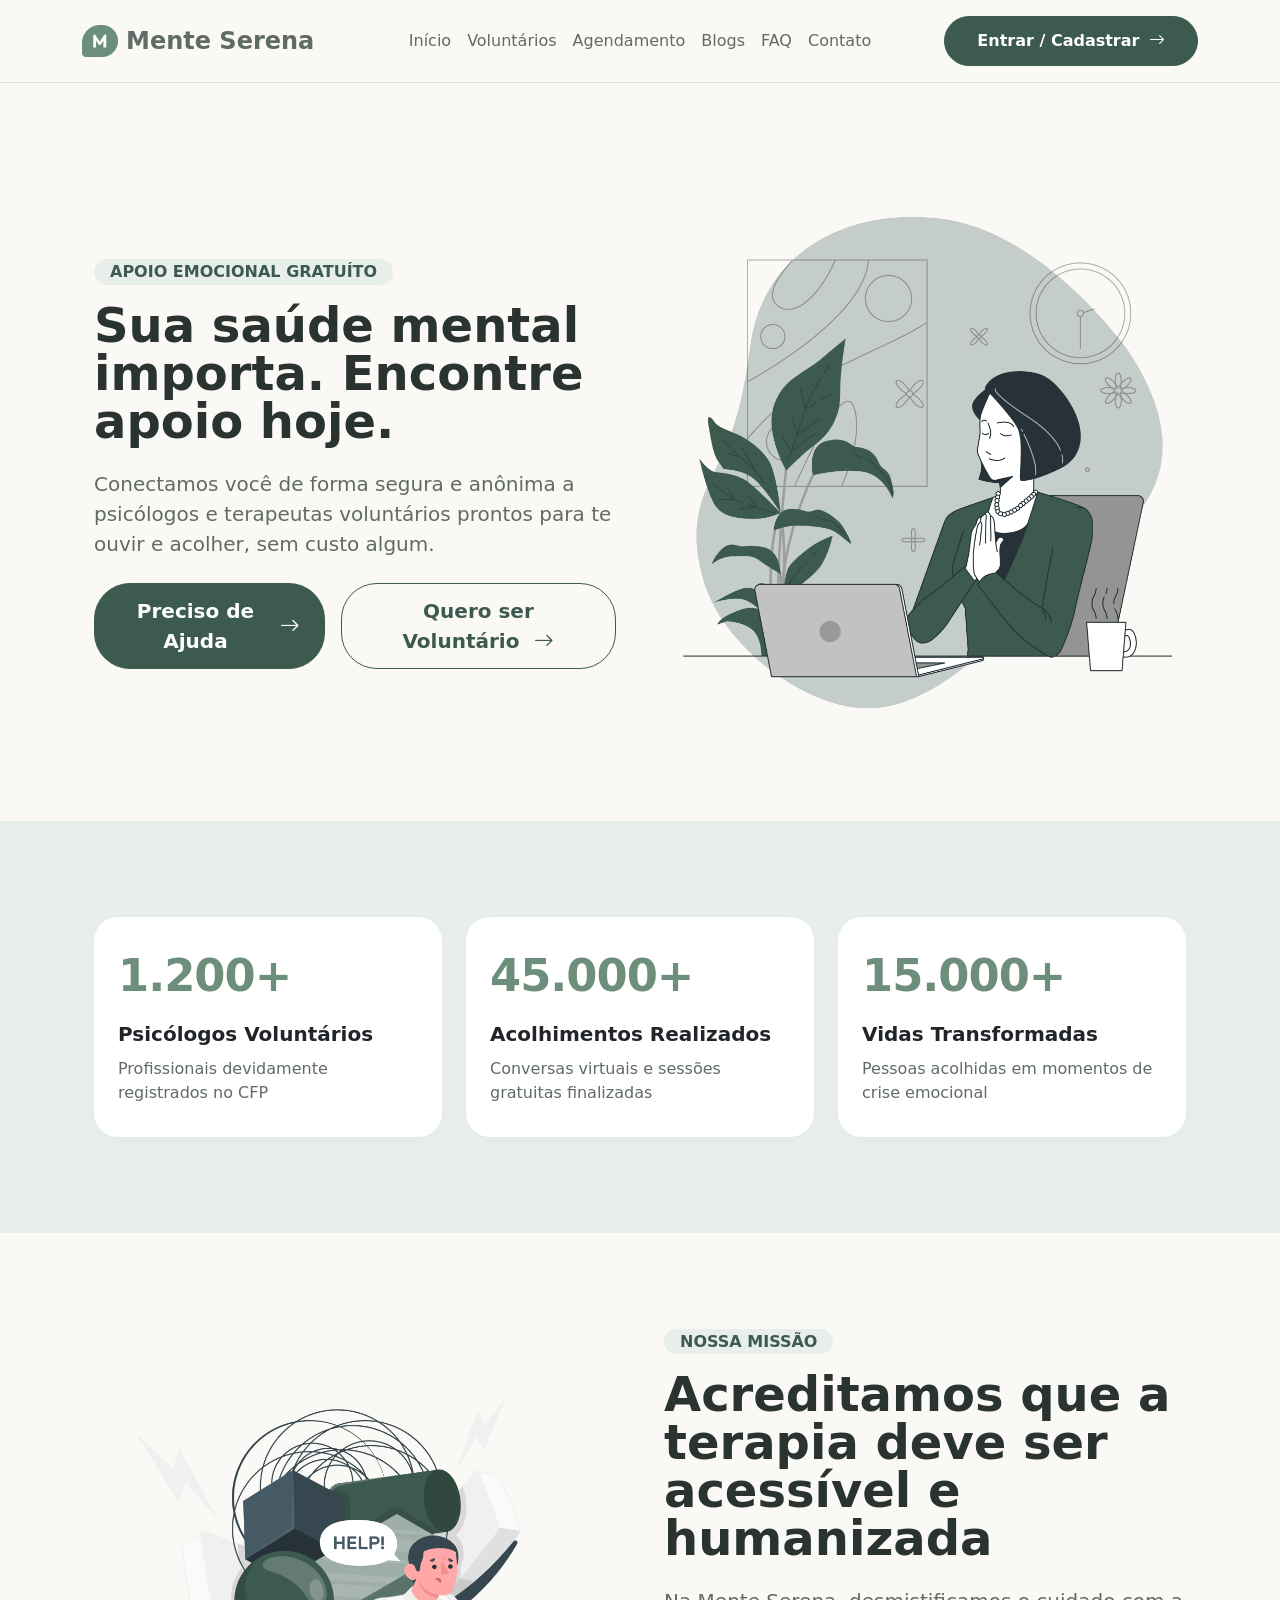
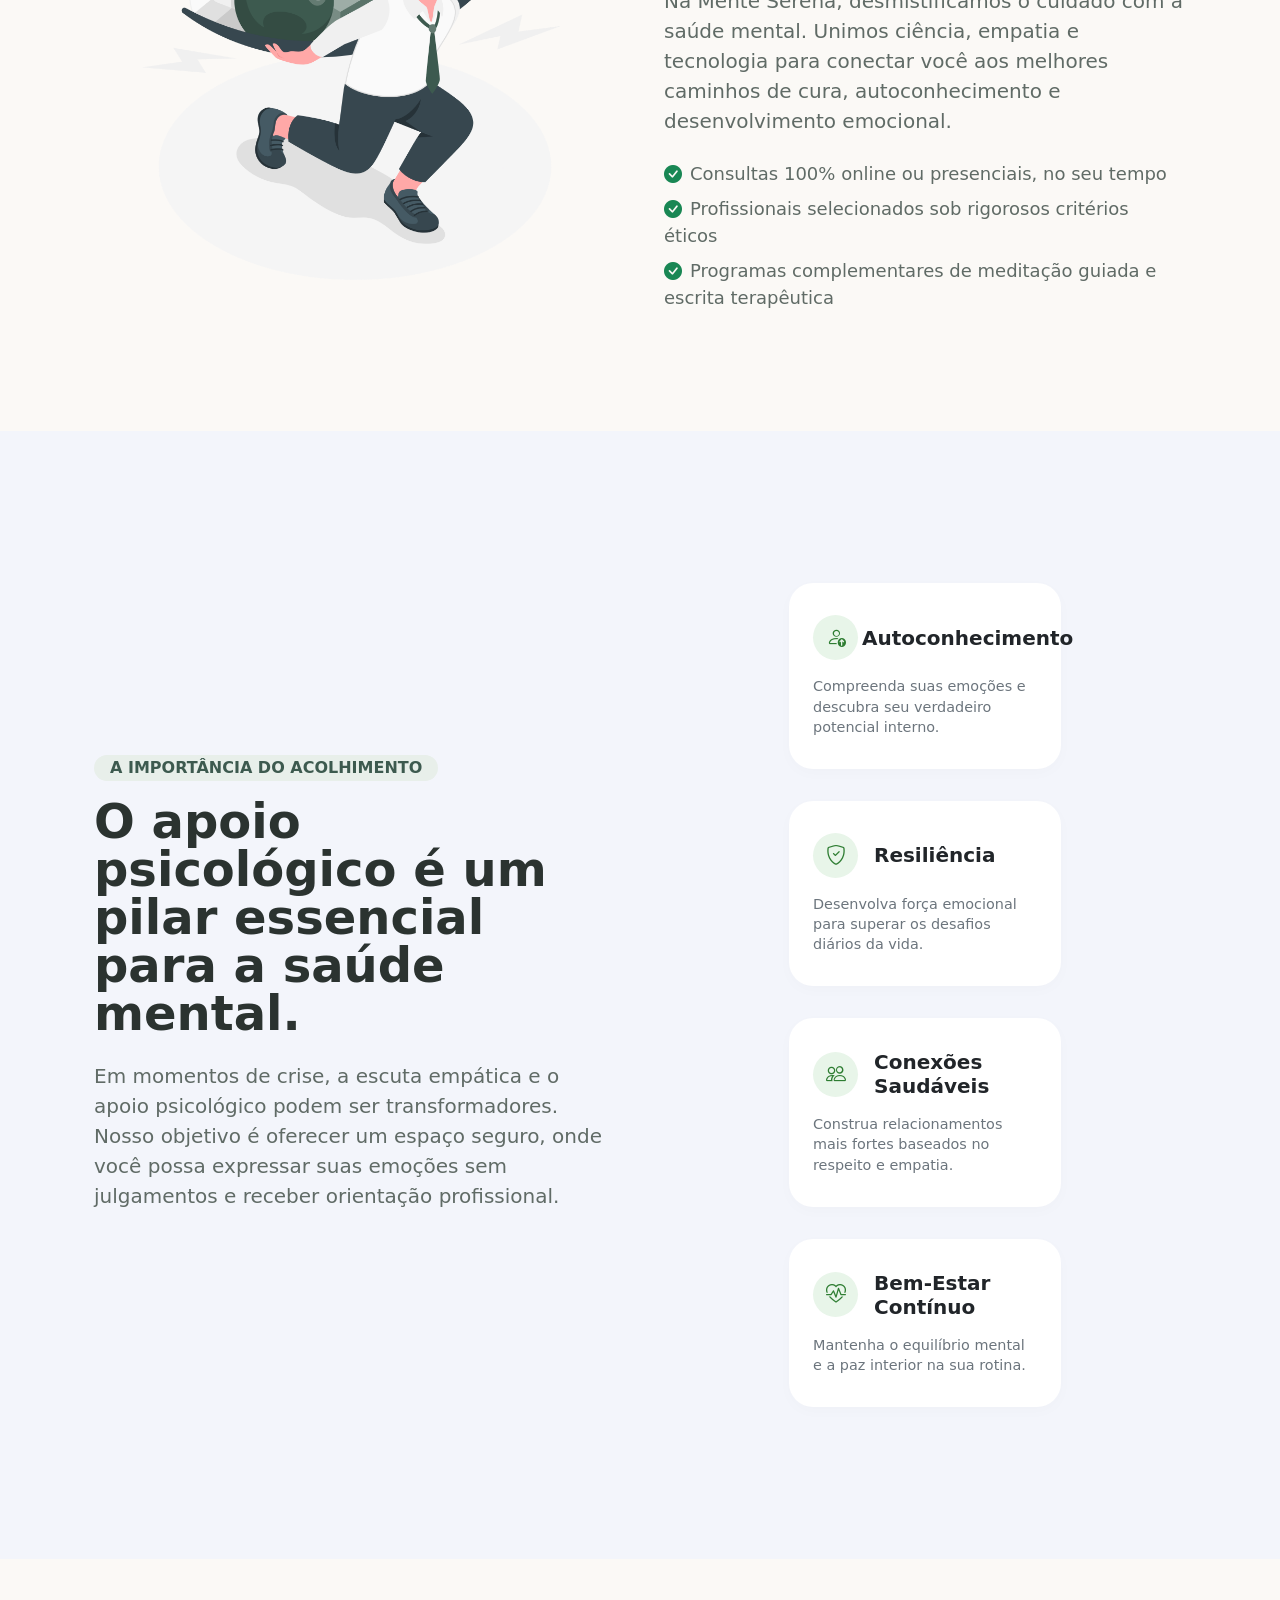
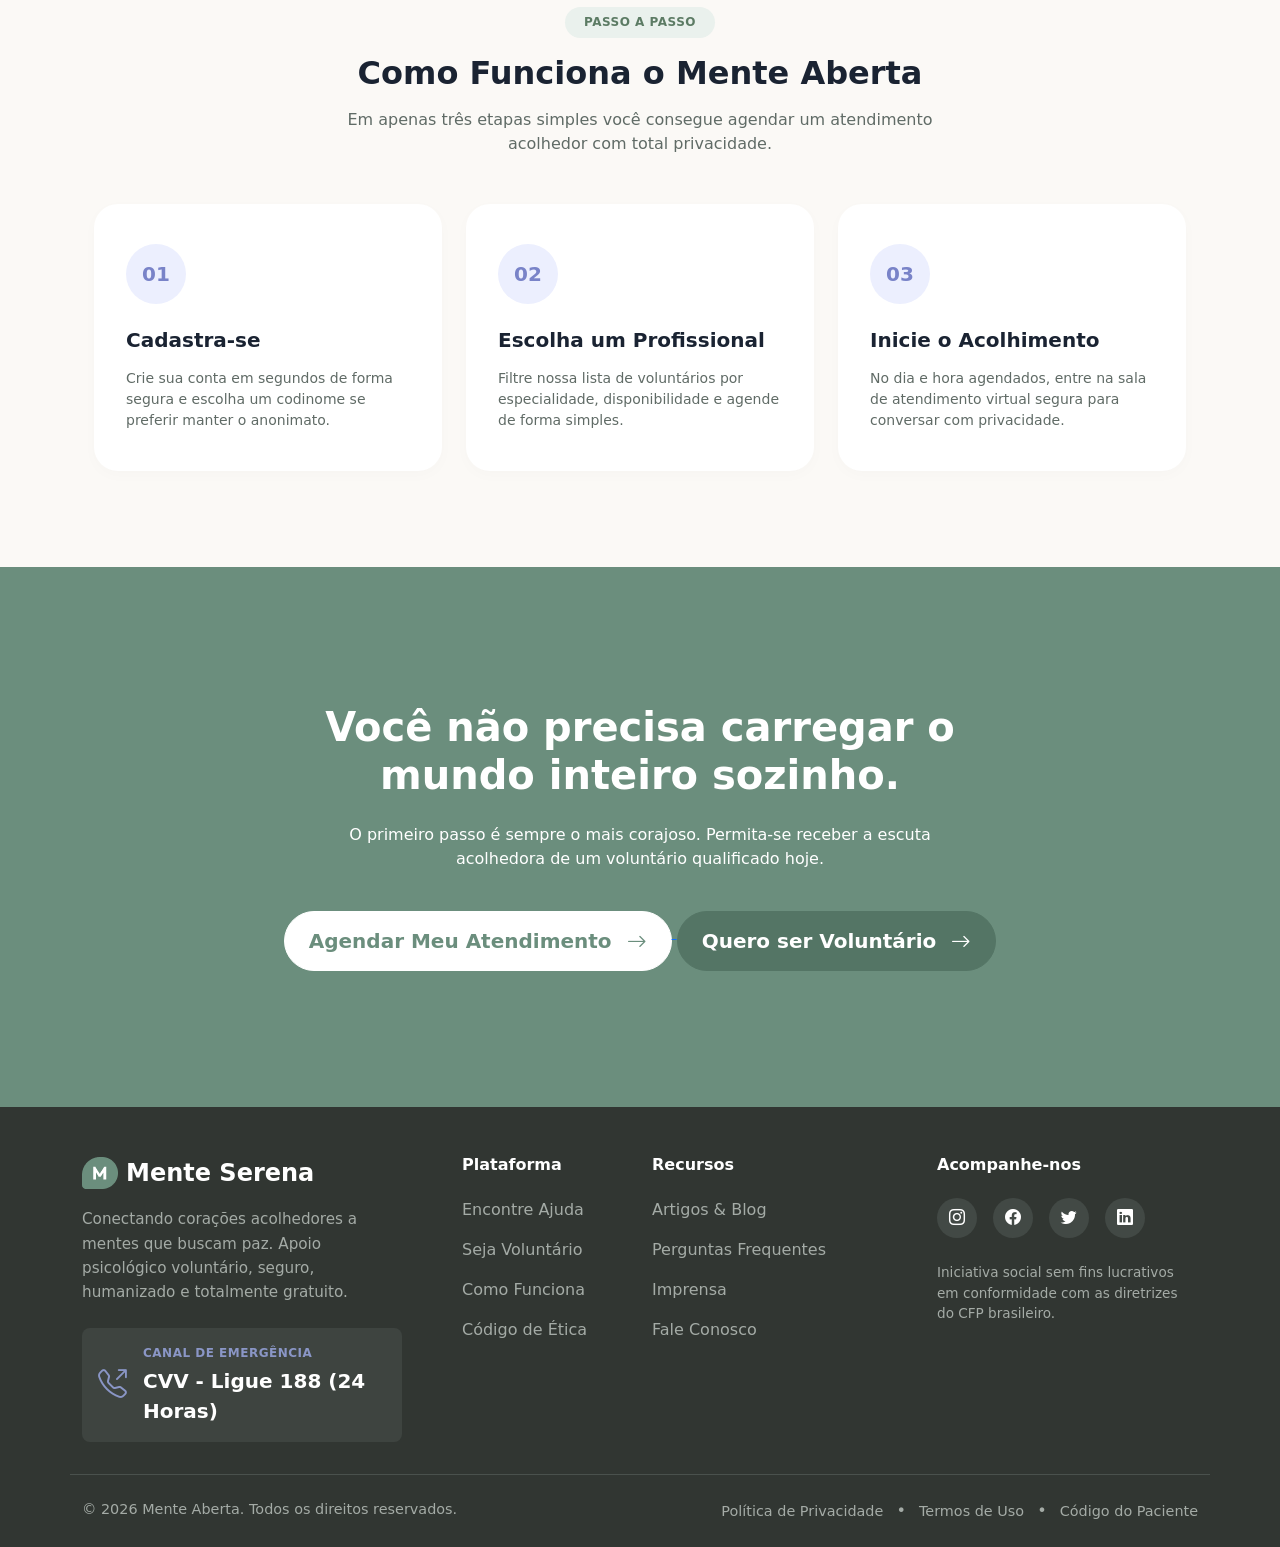
==== commit 8bbcab24: "- Todas telas tem headers e footers" ====
--- a/index.html
+++ b/index.html
@@ -19,7 +19,7 @@
                 <!-- Parte da Logo -->
                 <div class="col-md-3 mb-2 mb-md-0 d-flex">
                     <a class="d-inline-flex align-items-center link-body-emphasis text-decoration-none h4 mb-0"
-                        href="#">
+                        style="transition: 0.3s;" href="#">
                         <img src="img/logo-badge.png" alt="Logo" width="36" height="32" class="me-2">
                         <span class="fw-semibold">Mente Serena</span>
                     </a>
@@ -75,12 +75,12 @@
 
                     <!-- Grupo de Botões -->
                     <div class="d-grid gap-3 d-md-flex justify-content-center justify-content-lg-start">
-                        <a href="pages/PaginaLogin.html"
+                        <a href="pages/PaginaCadastro.html"
                             class="btn btn-success btn-lg px-4 fw-semibold d-inline-flex align-items-center justify-content-center">
                             Preciso de Ajuda
                             <i class="bi bi-arrow-right ms-2"></i>
                         </a>
-                        <a href="pages/PaginaFAQ.html" class="btn btn-outline-secondary btn-lg px-4 fw-semibold">
+                        <a href="pages/PaginaCadastro.html" class="btn btn-outline-secondary btn-lg px-4 fw-semibold">
                             Quero ser Voluntário
                             <i class="bi bi-arrow-right ms-2"></i>
                         </a>
@@ -265,7 +265,6 @@
                     </p>
                 </div>
 
-                <!-- Grid: Note o align-items-stretch para garantir que fiquem da mesma altura -->
                 <div class="row align-items-stretch g-4 pb-5">
 
                     <!-- Passo 1 -->
@@ -311,12 +310,17 @@
                         O primeiro passo é sempre o mais corajoso. Permita-se receber a escuta<br> acolhedora de um
                         voluntário qualificado hoje.
                     </p>
-                    <button class="btn btn-agendar btn-lg px-4 fw-semibold mt-3">
-                        Agendar Meu Atendimento <i class="bi bi-arrow-right ms-2"></i>
-                    </button>
-                    <button class="btn btn-voluntario btn-lg px-4 fw-semibold mt-3">
-                        Quero ser Voluntário <i class="bi bi-arrow-right ms-2"></i>
-                    </button>
+                    <a href="/pages/PaginaAgendamento.html">
+                        <button class="btn btn-agendar btn-lg px-4 fw-semibold mt-3">
+                            Agendar Meu Atendimento <i class="bi bi-arrow-right ms-2"></i>
+                        </button>
+                    </a>
+
+                    <a href="/pages/PaginaCadastro.html">
+                        <button class="btn btn-voluntario btn-lg px-4 fw-semibold mt-3">
+                            Quero ser Voluntário <i class="bi bi-arrow-right ms-2"></i>
+                        </button>
+                    </a>
                 </div>
             </div>
         </section>
--- a/css/main.css
+++ b/css/main.css
@@ -6,13 +6,14 @@
     
     /* Variáveis globais para o tema para facilitar futuras alterações */
     --theme-primary: #3D5A4F;
-    --theme-primary-hover: #2E443B; /* Tom mais escuro para feedback de clique/hover */
+    --theme-primary-hover:  #5A7A6A; /* Tom mais escuro para feedback de clique/hover */
     --theme-white: #FFFFFF;
     --theme-547565: #547565; /* Cor verde acinzentada */
 }
 
 body {
     background-color: #FBF9F6;
+    max-height: 100vh;
 }
 
 /* Agrupamento de propriedades repetidas nos botões */
@@ -20,6 +21,7 @@
 .btn-outline-secondary {
     border-radius: 2.25rem;
     padding: 0.75rem 2rem;
+    transition: 0.3s;
 }
 
 .btn-success {
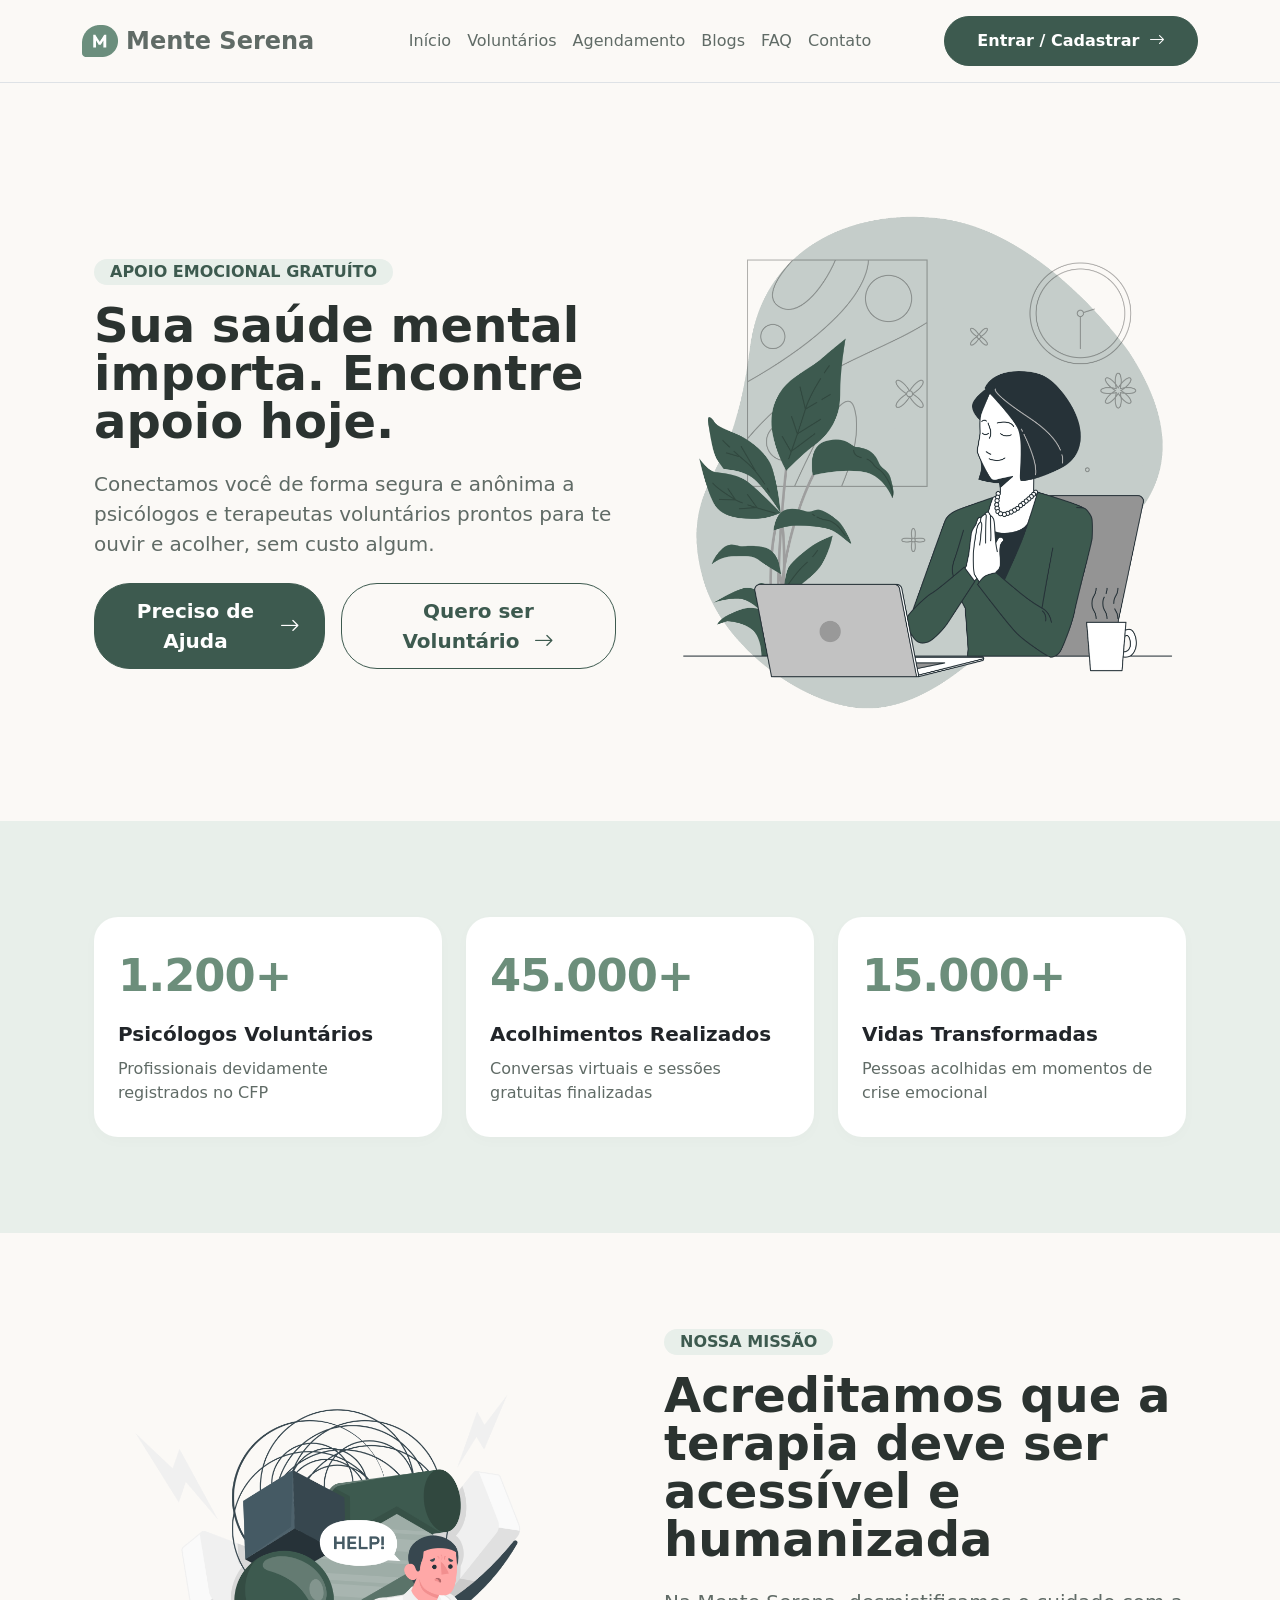
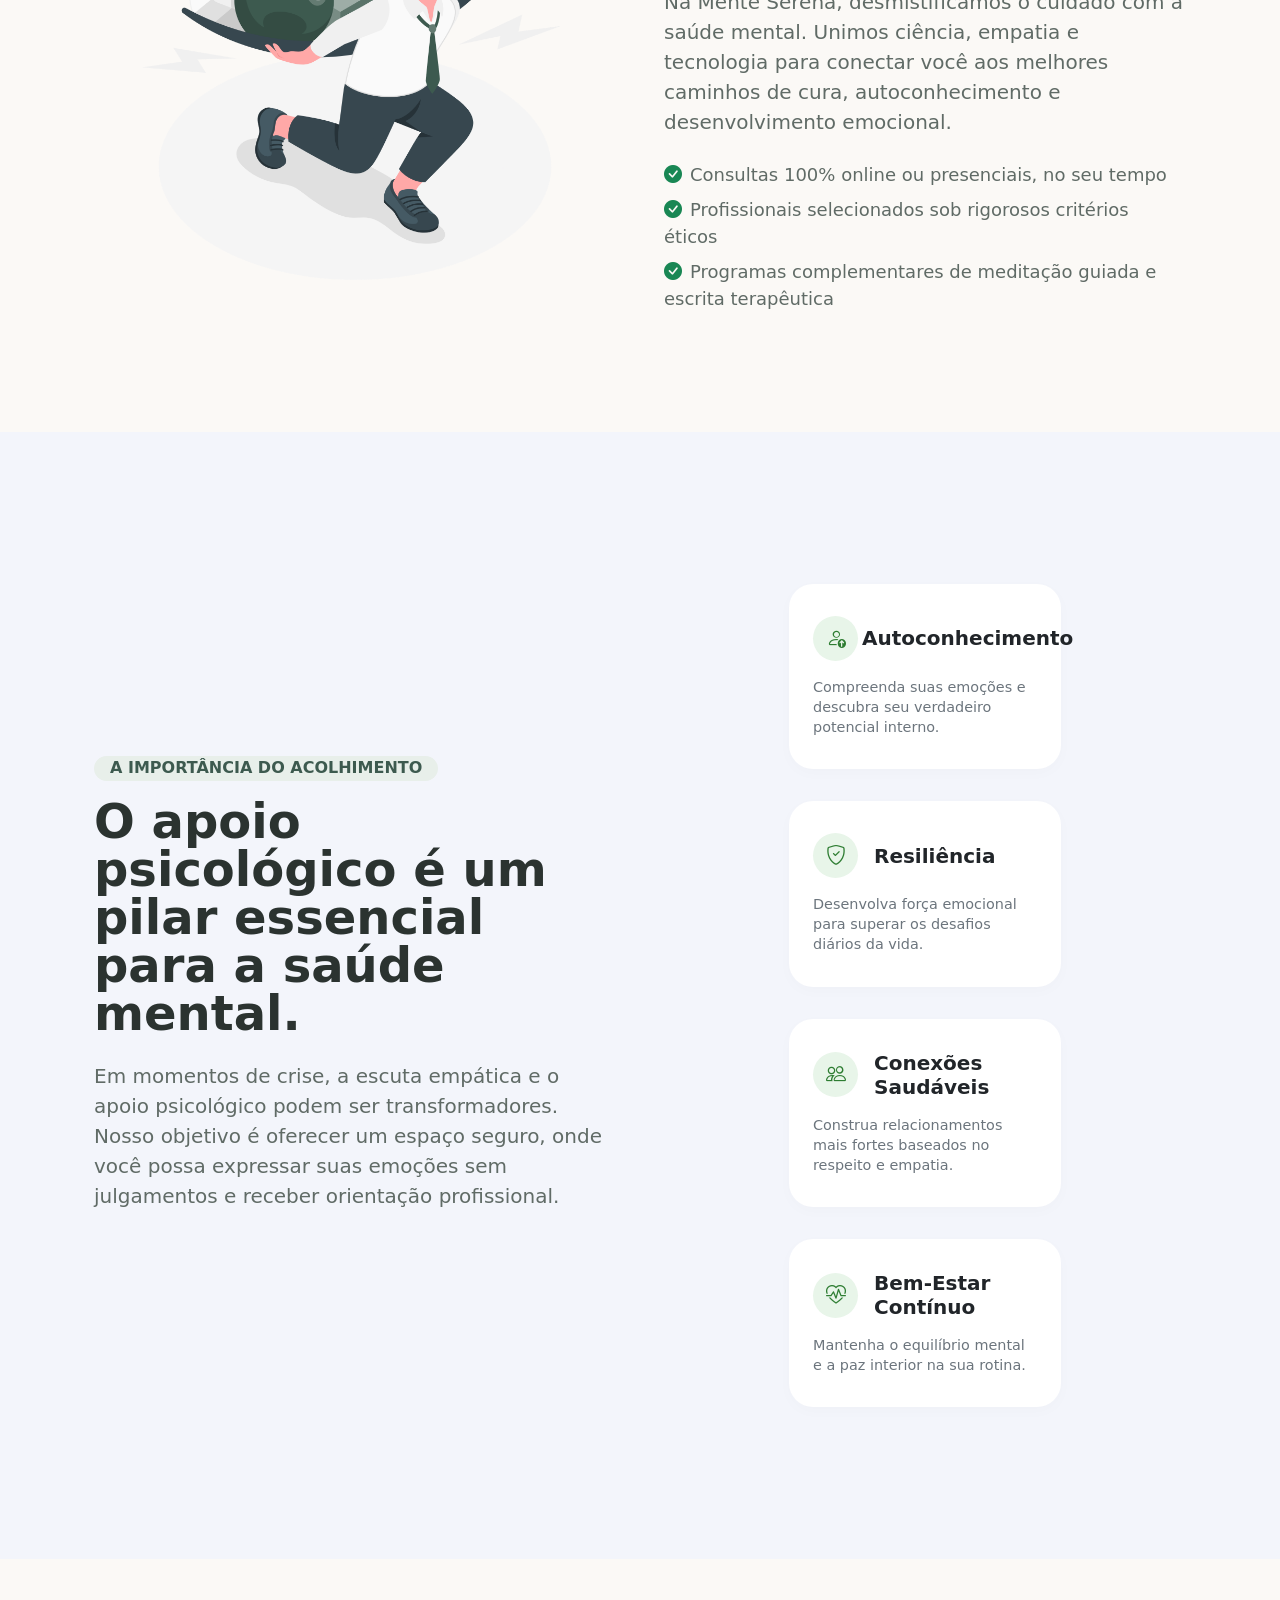
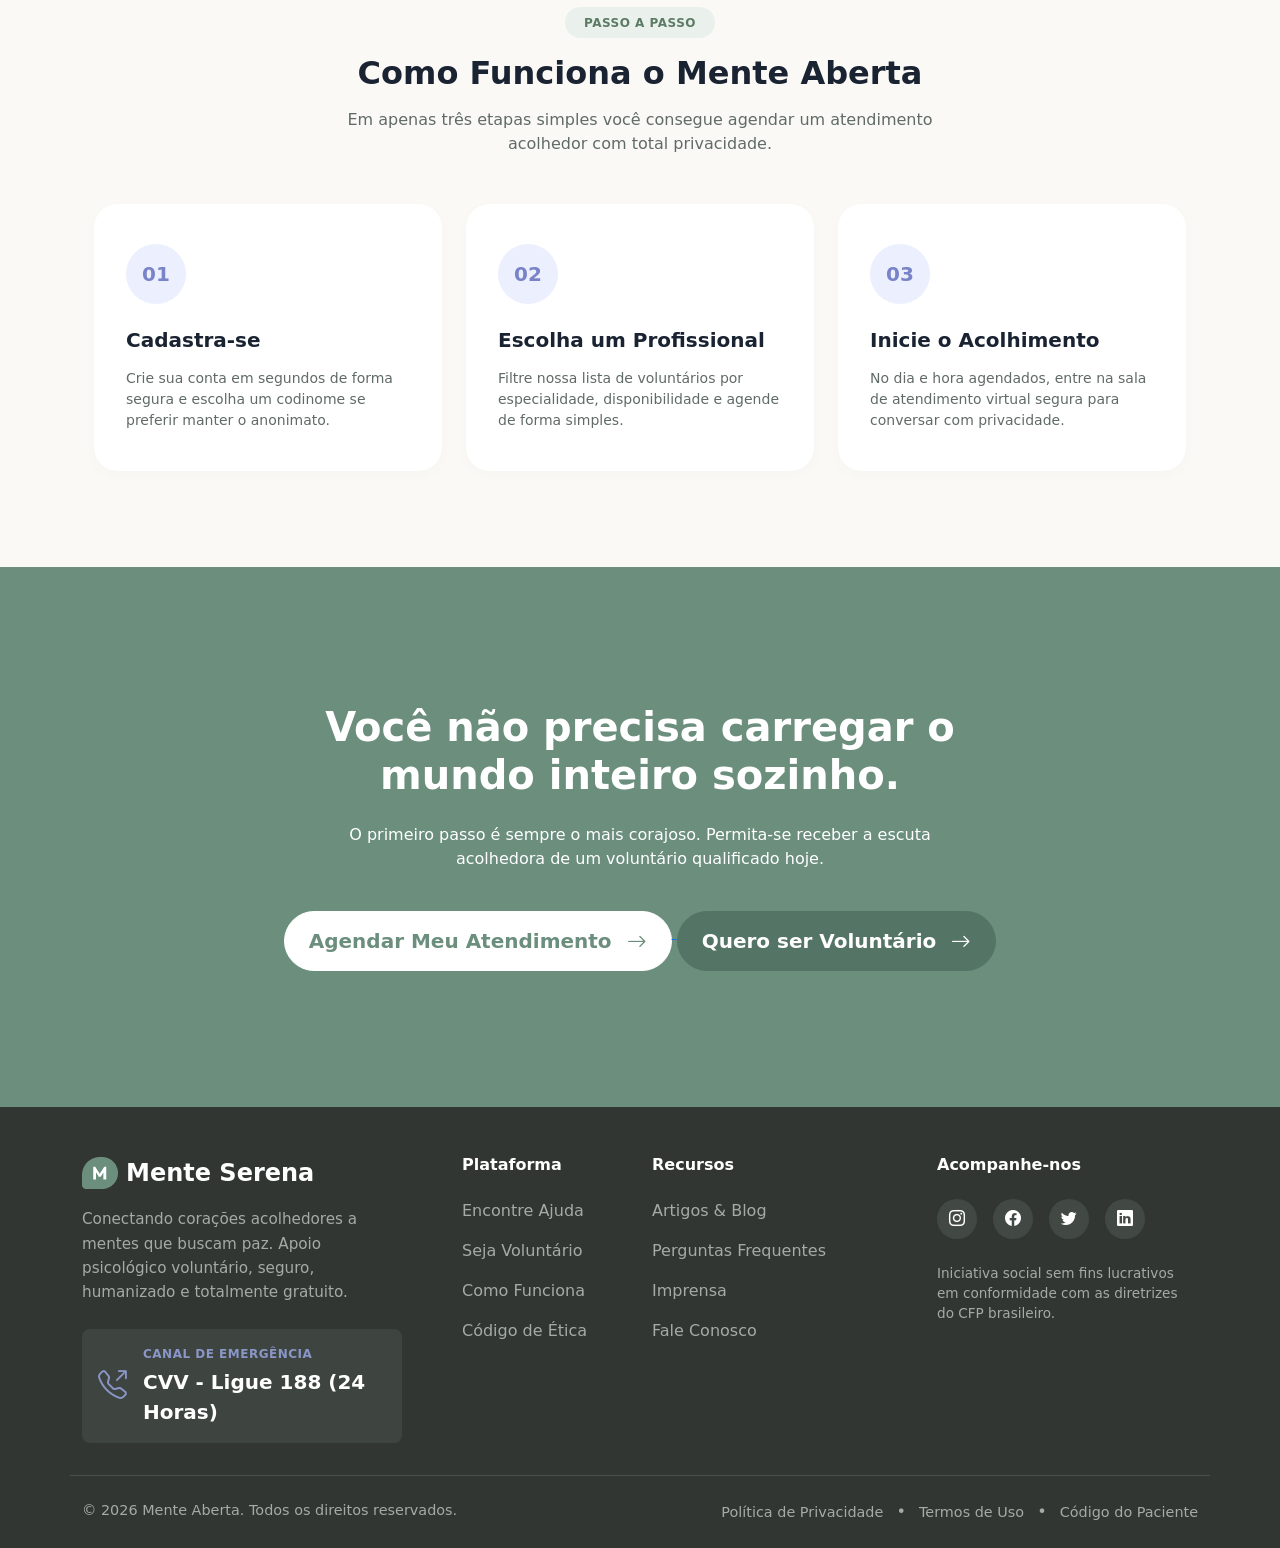
==== commit e3450165: "- Pagina de contado alinhada" ====
--- a/index.html
+++ b/index.html
@@ -95,7 +95,7 @@
                 <div class="row flex-lg-row align-items-center g-4 py-5">
 
                     <div class="col-12 col-lg-4">
-                        <div class="bg-grid-div h-100">
+                        <div class="bg-grid-div h-100 min-height-200">
                             <h4 class="fw-bold text-numbers mb-3">1.200+</h4>
                             <p class="mb-2 fw-bold text-dark fs-5">Psicólogos Voluntários</p>
                             <p class="text-p mb-0 small">Profissionais devidamente registrados no CFP</p>
--- a/css/main.css
+++ b/css/main.css
@@ -130,6 +130,8 @@
     padding: 2rem 1.5rem; /* Mais espaçamento interno para imitar a imagem */
     border-radius: 1.5rem; /* Bordas bem arredondadas, mas um pouco mais suaves que 2.25rem */
     box-shadow: 0 4px 15px rgba(0, 0, 0, 0.02); /* Sombra super leve (opcional, dá profundidade) */
+    min-height: 220px;
+    max-height: 220px;
 }
 
 /* Cor e tamanho customizados para os números grandes */
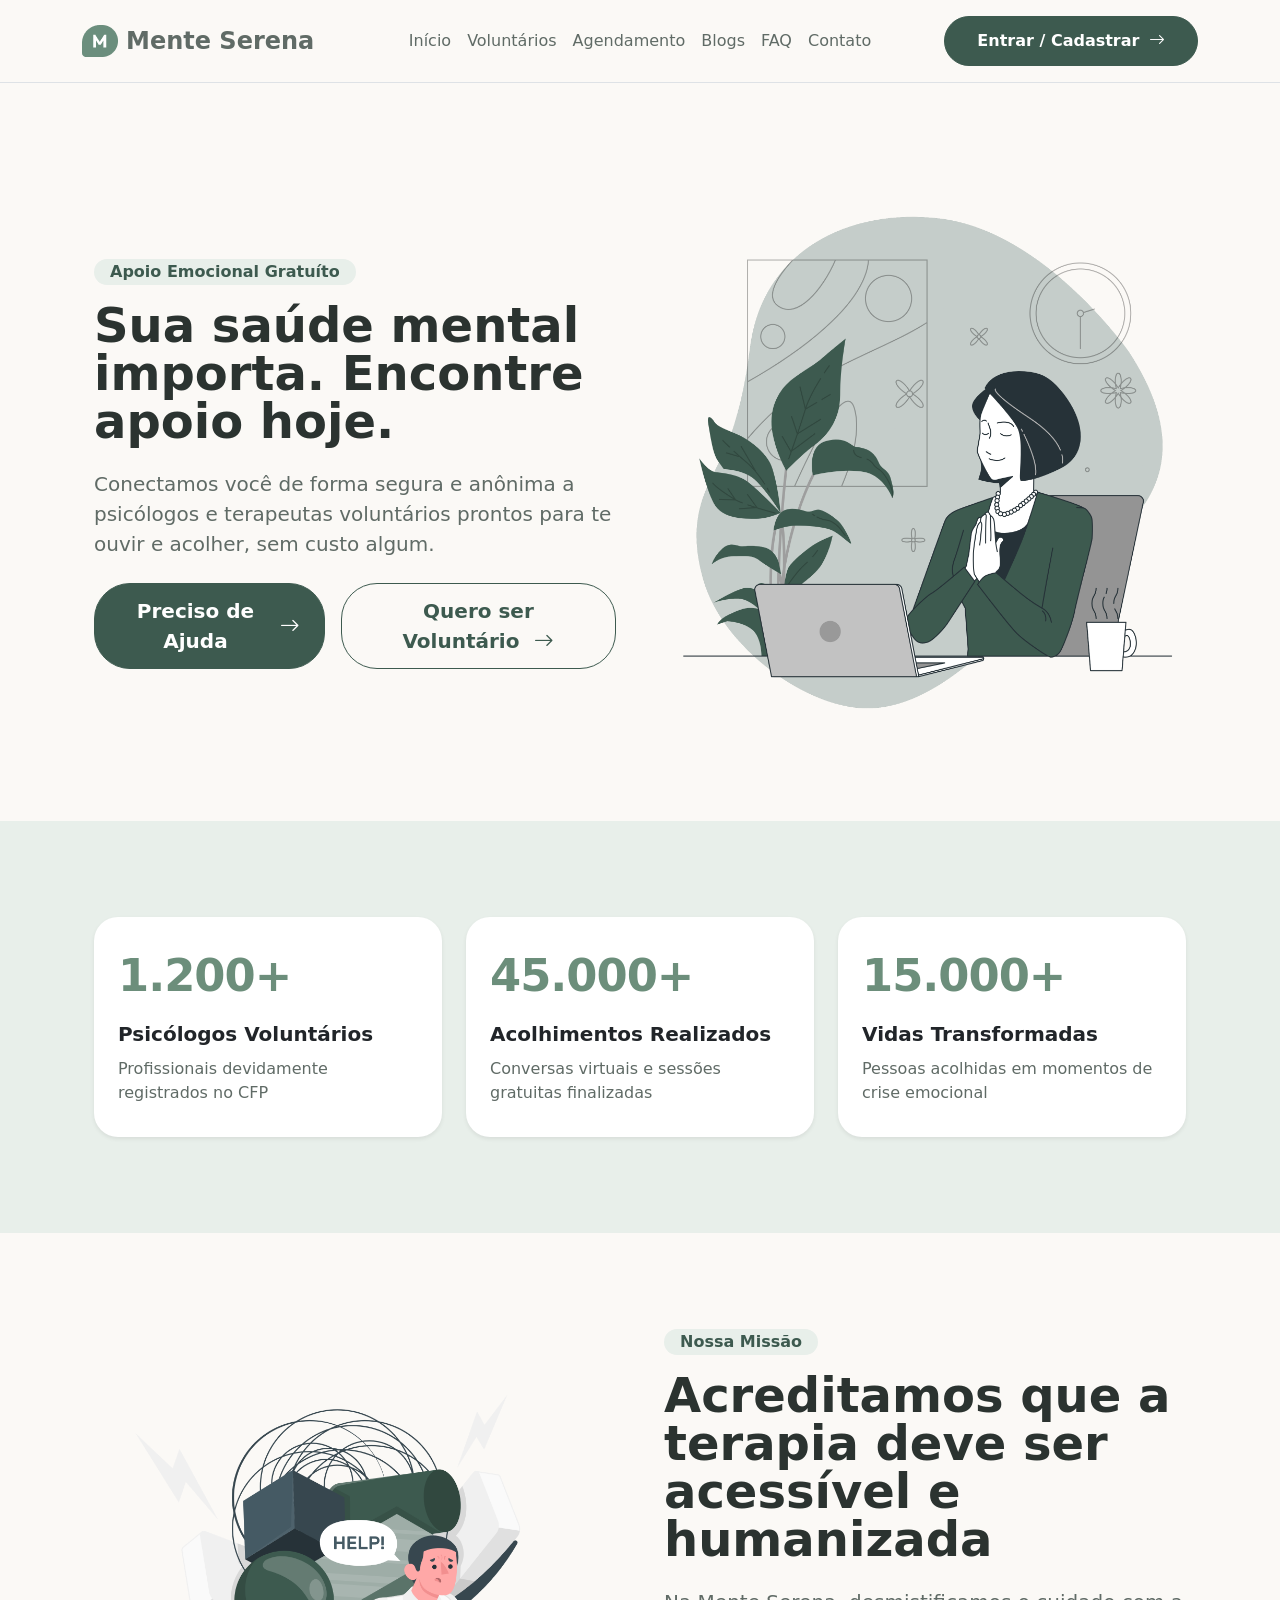
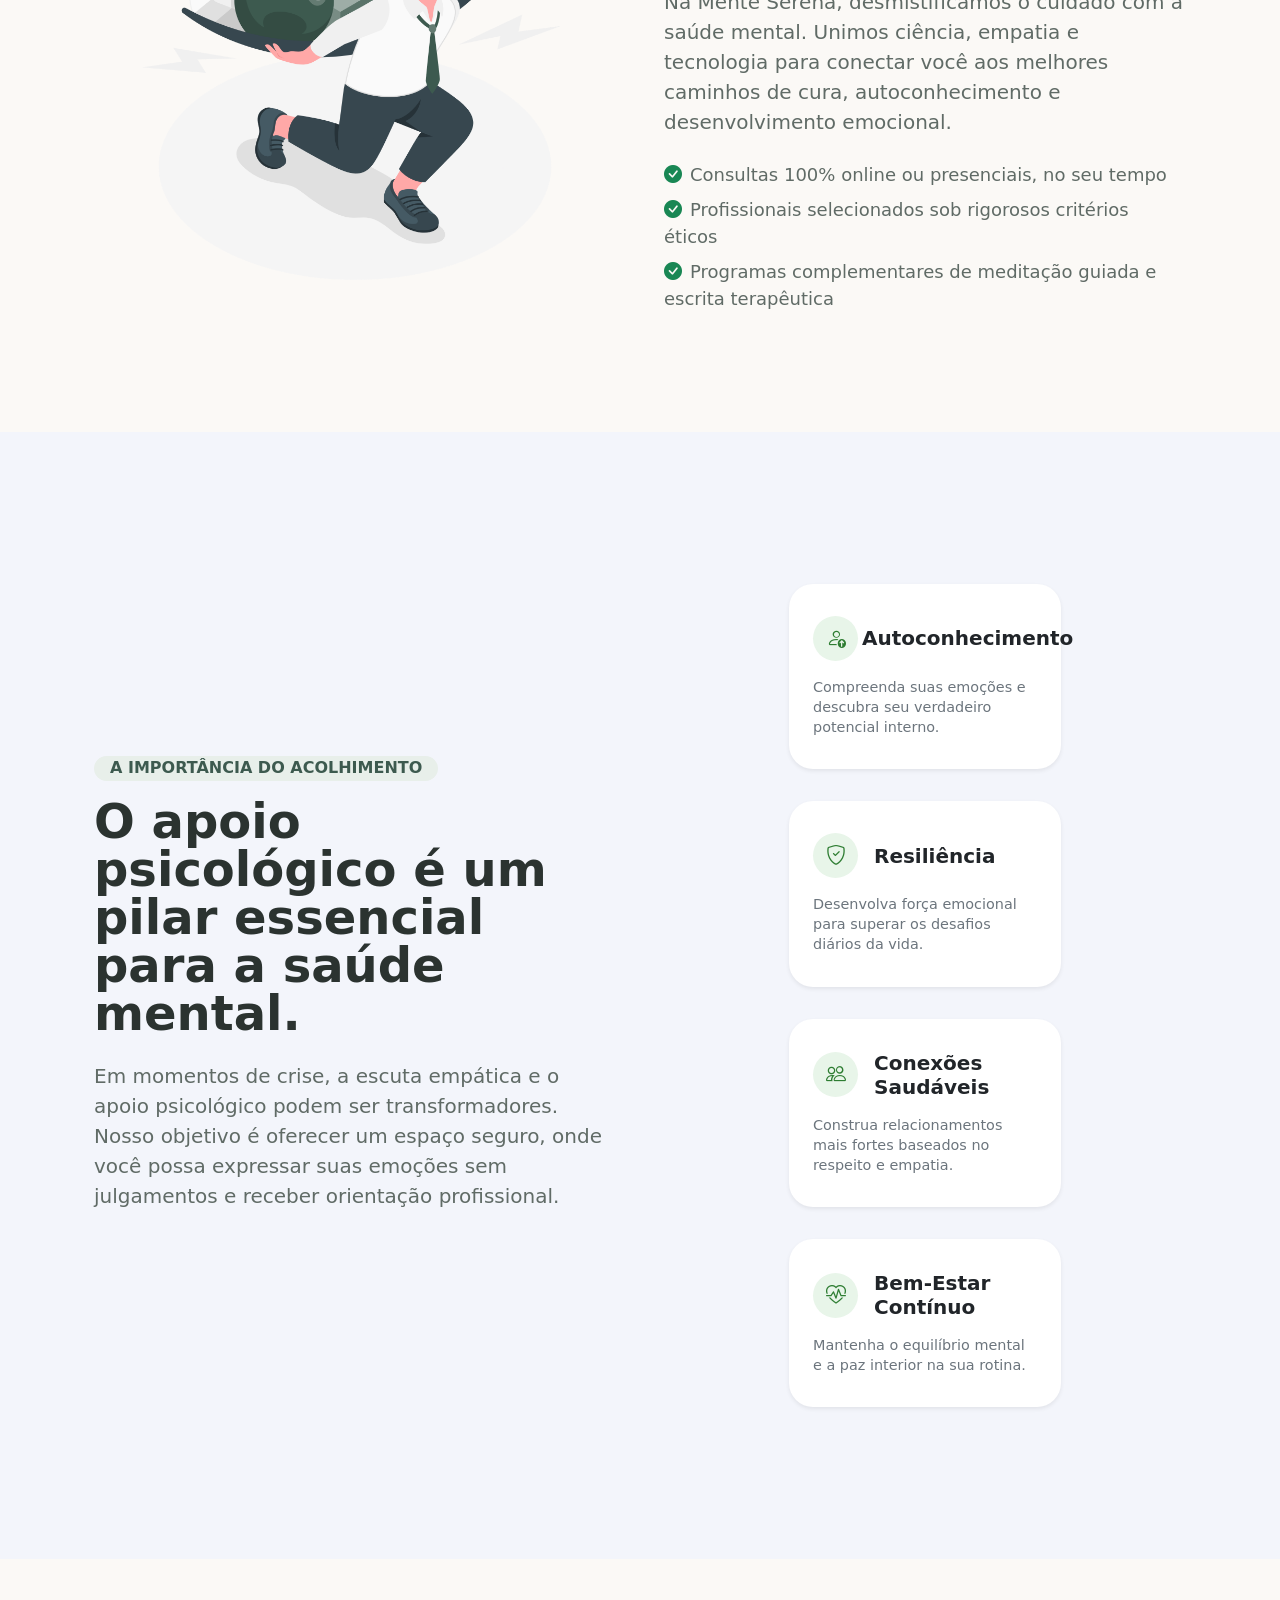
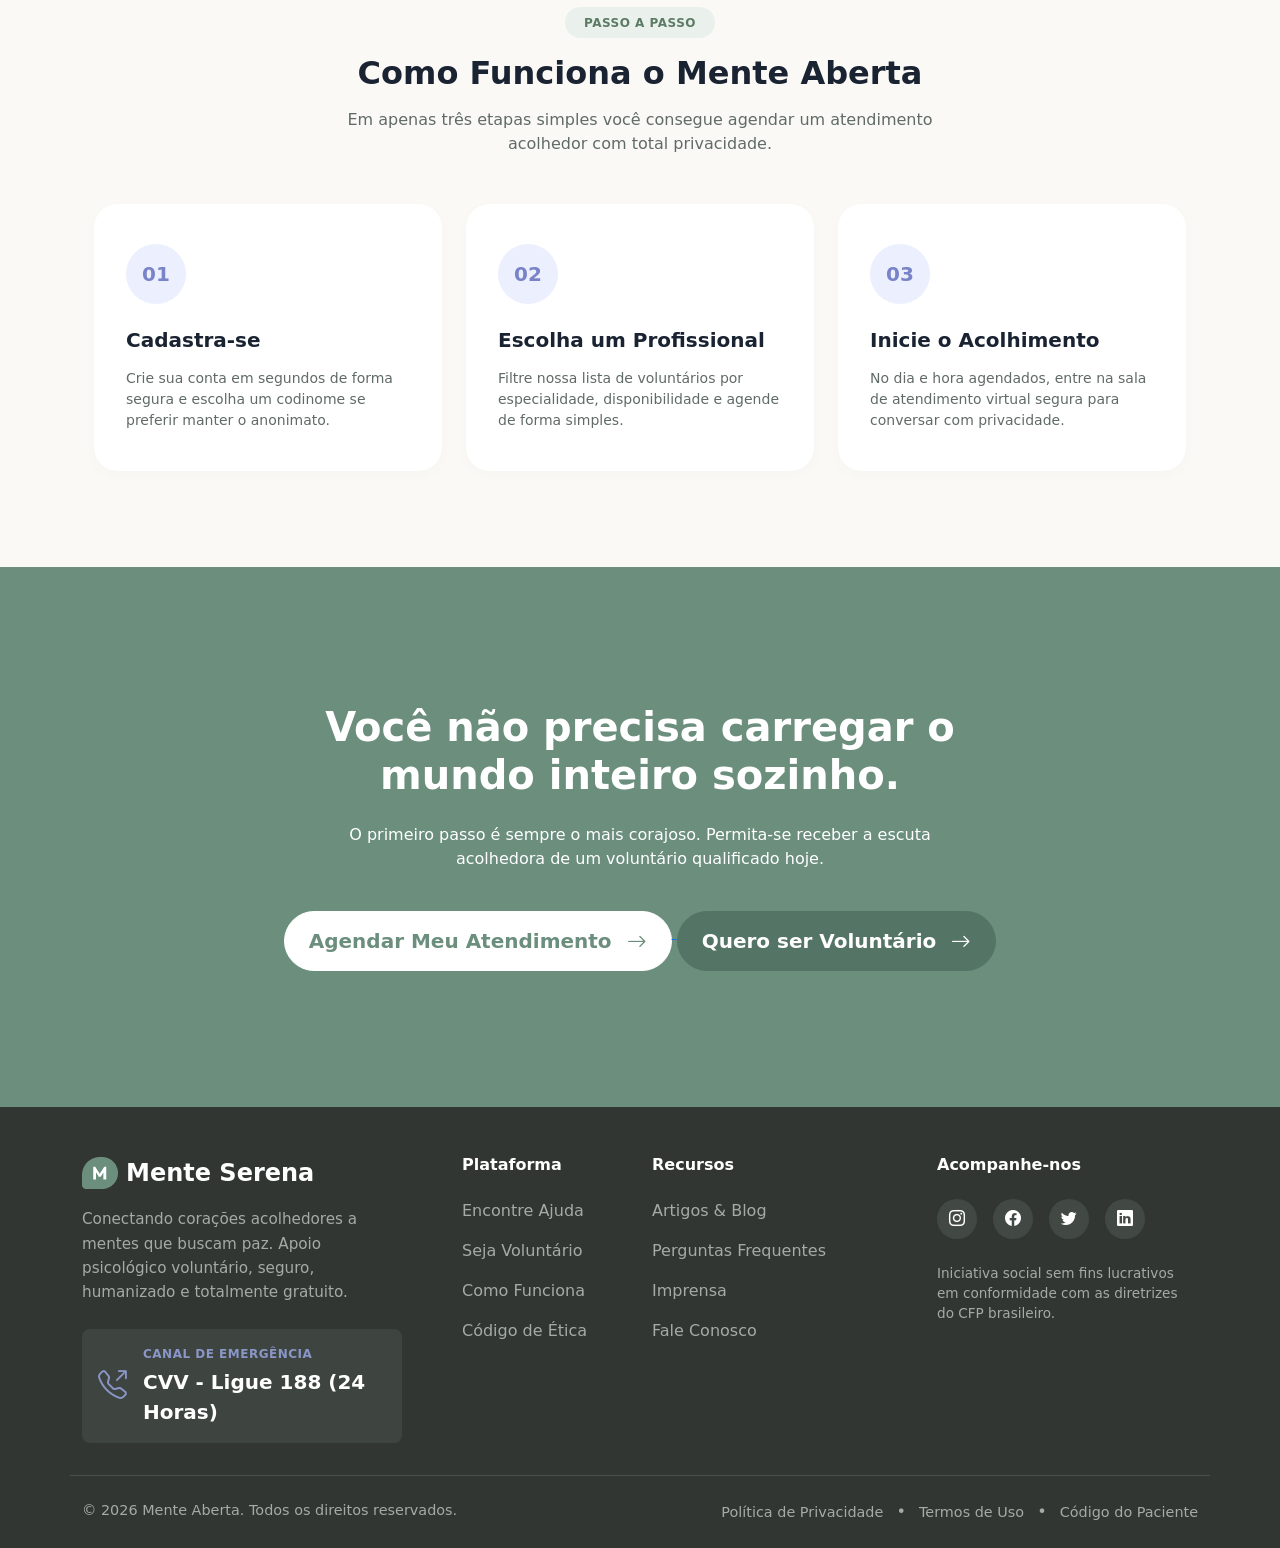
==== commit e1eb47aa: "- Pequenas melhorias na landing page" ====
--- a/index.html
+++ b/index.html
@@ -95,7 +95,7 @@
                 <div class="row flex-lg-row align-items-center g-4 py-5">
 
                     <div class="col-12 col-lg-4">
-                        <div class="bg-grid-div h-100 min-height-200">
+                        <div class="bg-grid-div h-100 min-height-200 card-hover shadow-sm">
                             <h4 class="fw-bold text-numbers mb-3">1.200+</h4>
                             <p class="mb-2 fw-bold text-dark fs-5">Psicólogos Voluntários</p>
                             <p class="text-p mb-0 small">Profissionais devidamente registrados no CFP</p>
@@ -103,7 +103,7 @@
                     </div>
 
                     <div class="col-12 col-lg-4">
-                        <div class="bg-grid-div h-100">
+                        <div class="bg-grid-div h-100 min-height-200 card-hover shadow-sm">
                             <h4 class="fw-bold text-numbers mb-3">45.000+</h4>
                             <p class="mb-2 fw-bold text-dark fs-5">Acolhimentos Realizados</p>
                             <p class="text-p mb-0 small">Conversas virtuais e sessões gratuitas finalizadas</p>
@@ -111,7 +111,7 @@
                     </div>
 
                     <div class="col-12 col-lg-4">
-                        <div class="bg-grid-div h-100">
+                        <div class="bg-grid-div h-100 min-height-200 card-hover shadow-sm">
                             <h4 class="fw-bold text-numbers mb-3">15.000+</h4>
                             <p class="mb-2 fw-bold text-dark fs-5">Vidas Transformadas</p>
                             <p class="text-p mb-0 small">Pessoas acolhidas em momentos de crise emocional</p>
@@ -194,7 +194,7 @@
                         <div class="row justify-content-center">
 
                             <!-- Card 1 -->
-                            <div class="col-12 col-sm-5 bg-importancia-card">
+                            <div class="col-12 col-sm-5 bg-importancia-card min-height-200 card-hover shadow-sm">
                                 <div class="d-flex align-items-center mb-3">
                                     <div class="icon-wrapper me-1">
                                         <i class="bi bi-person-up fs-5"></i>
@@ -206,7 +206,7 @@
                             </div>
 
                             <!-- Card 2 -->
-                            <div class="col-12 col-sm-5 bg-importancia-card">
+                            <div class="col-12 col-sm-5 bg-importancia-card min-height-200 card-hover shadow-sm">
                                 <div class="d-flex align-items-center mb-3">
                                     <div class="icon-wrapper me-3">
                                         <i class="bi bi-shield-check fs-5"></i>
@@ -222,7 +222,7 @@
                         <div class="row justify-content-center">
 
                             <!-- Card 3 -->
-                            <div class="col-12 col-sm-5 bg-importancia-card">
+                            <div class="col-12 col-sm-5 bg-importancia-card min-height-200 card-hover shadow-sm">
                                 <div class="d-flex align-items-center mb-3">
                                     <div class="icon-wrapper me-3">
                                         <i class="bi bi-people fs-5"></i>
@@ -234,7 +234,7 @@
                             </div>
 
                             <!-- Card 4 -->
-                            <div class="col-12 col-sm-5 bg-importancia-card">
+                            <div class="col-12 col-sm-5 bg-importancia-card min-height-200 card-hover shadow-sm">
                                 <div class="d-flex align-items-center mb-3">
                                     <div class="icon-wrapper me-3">
                                         <i class="bi bi-heart-pulse fs-5"></i>
--- a/css/main.css
+++ b/css/main.css
@@ -110,7 +110,6 @@
 /* 1. Propriedades base compartilhadas (Herança) */
 .card-lt, 
 .card-lt-hero {
-    text-transform: uppercase;
     font-weight: bold;
     color: var(--theme-primary);
     background-color: #E8EFEA;
@@ -275,4 +274,26 @@
     font-size: 0.9rem;
     line-height: 1.4;
     margin-bottom: 0;
+}
+
+.hero-section {
+    padding: 4rem 0;
+}
+
+/* Caixas de Conteúdo (Cards Brancos) */
+.content-box {
+    background-color: #FFFFFF;
+    border: 1px solid #EAEAEA;
+    border-radius: 1rem;
+    padding: 2.5rem;
+}
+
+/* Efeito sutil de hover nos cards */
+.card-hover {
+    transition: transform 0.2s ease, box-shadow 0.2s ease;
+}
+
+.card-hover:hover {
+    transform: translateY(-3px);
+    box-shadow: 0 0.5rem 1rem rgba(0, 0, 0, 0.08);
 }
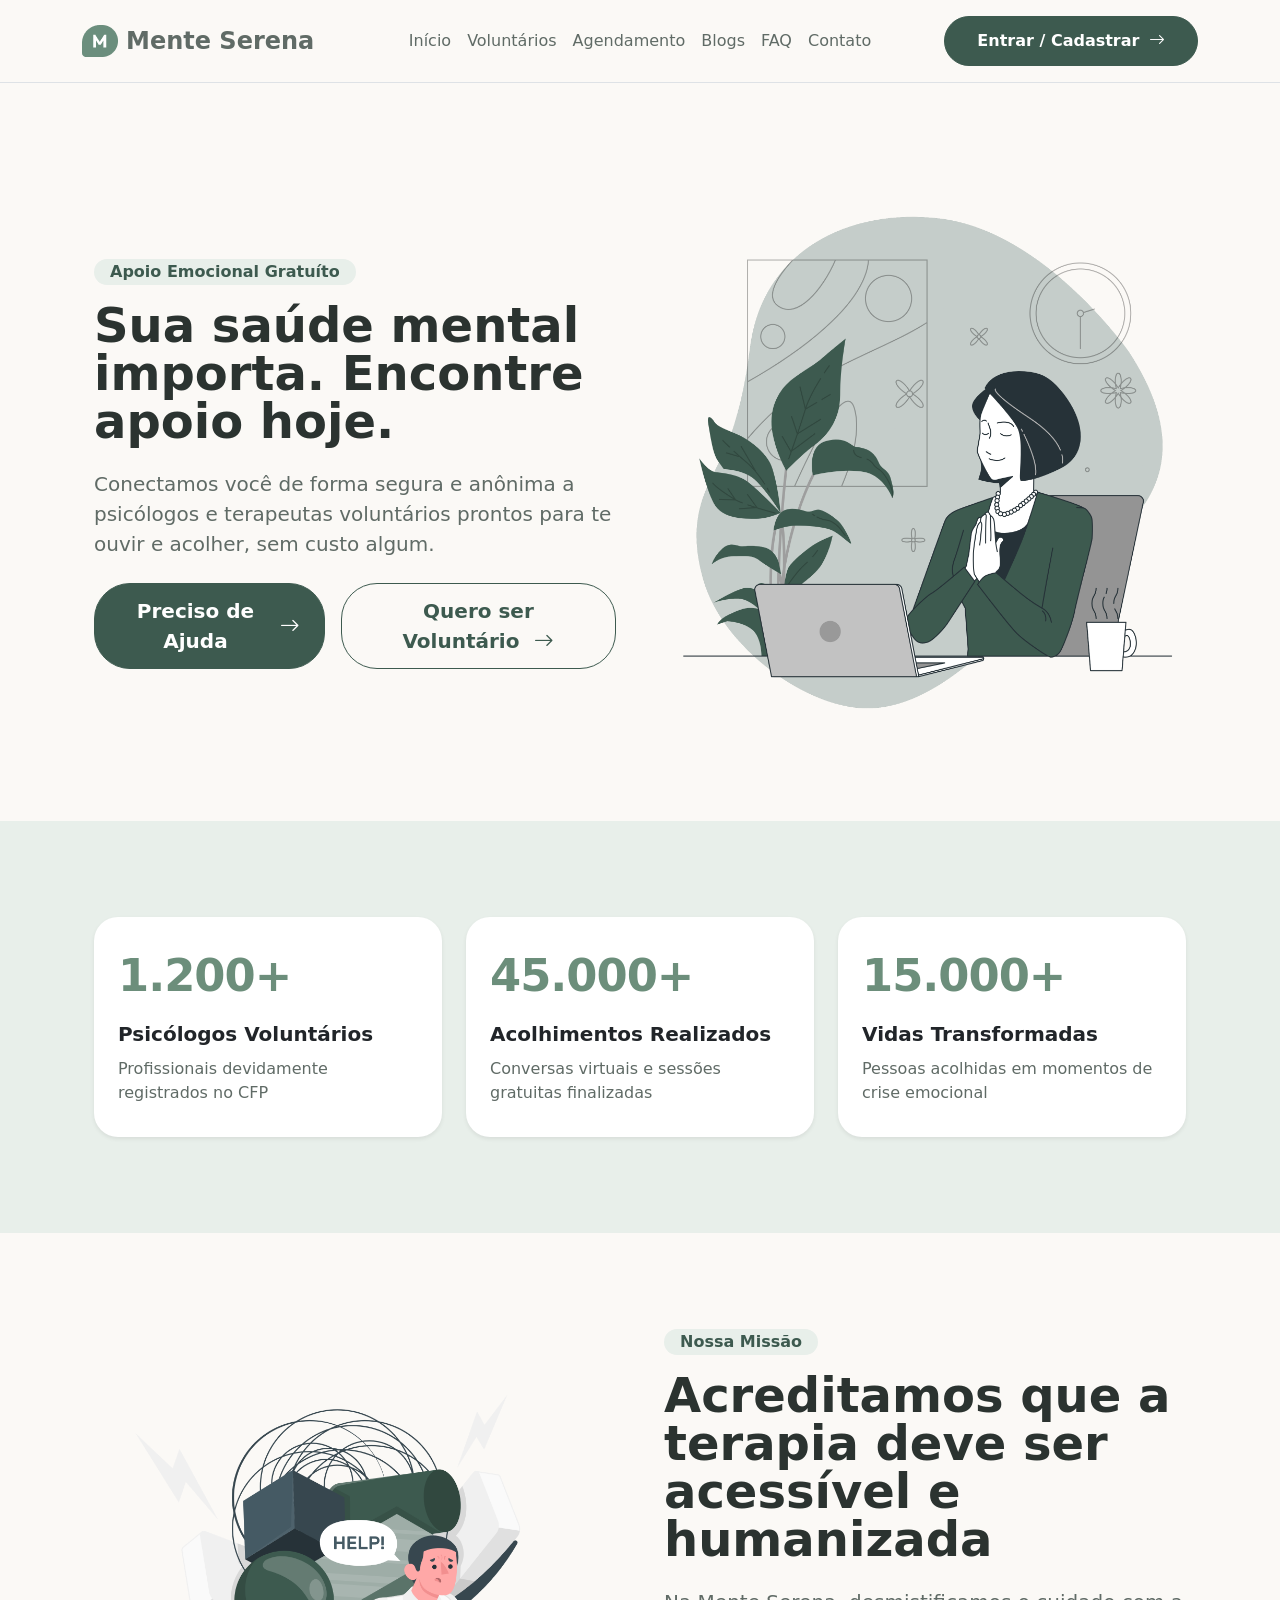
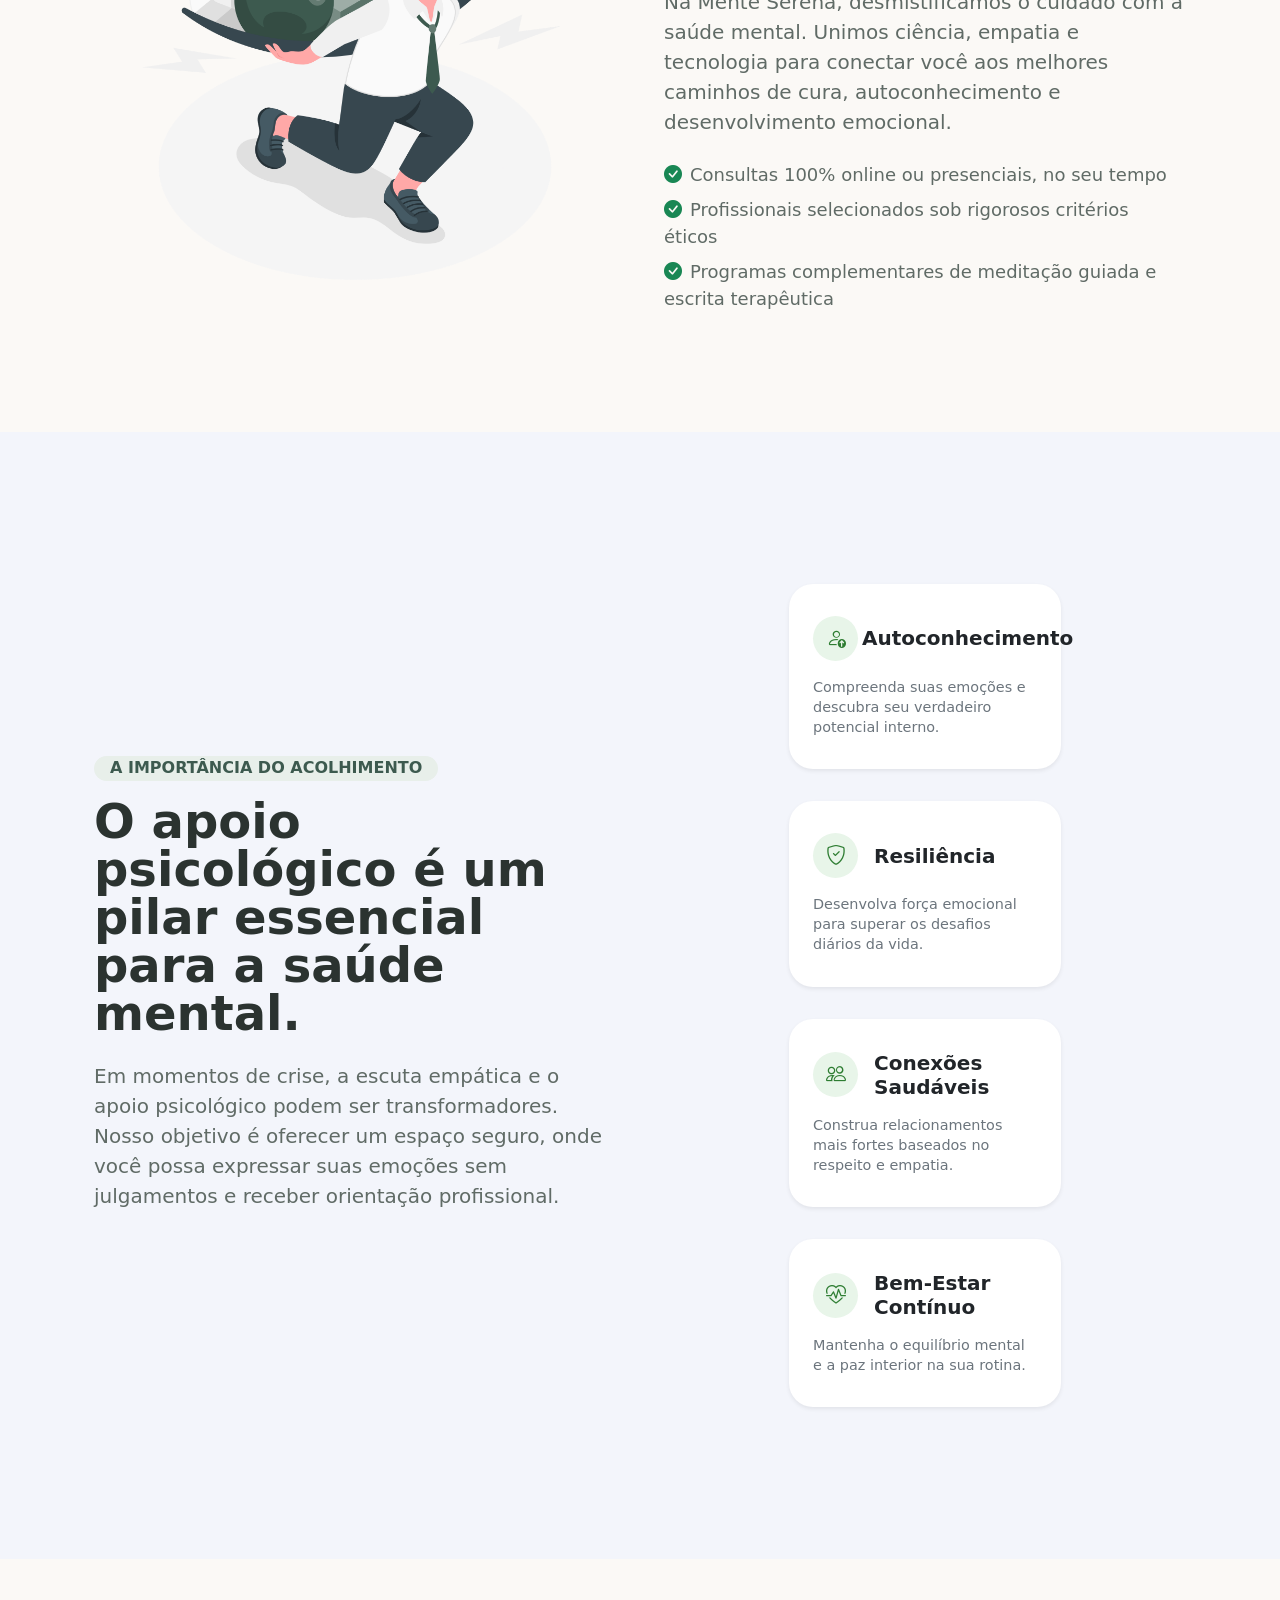
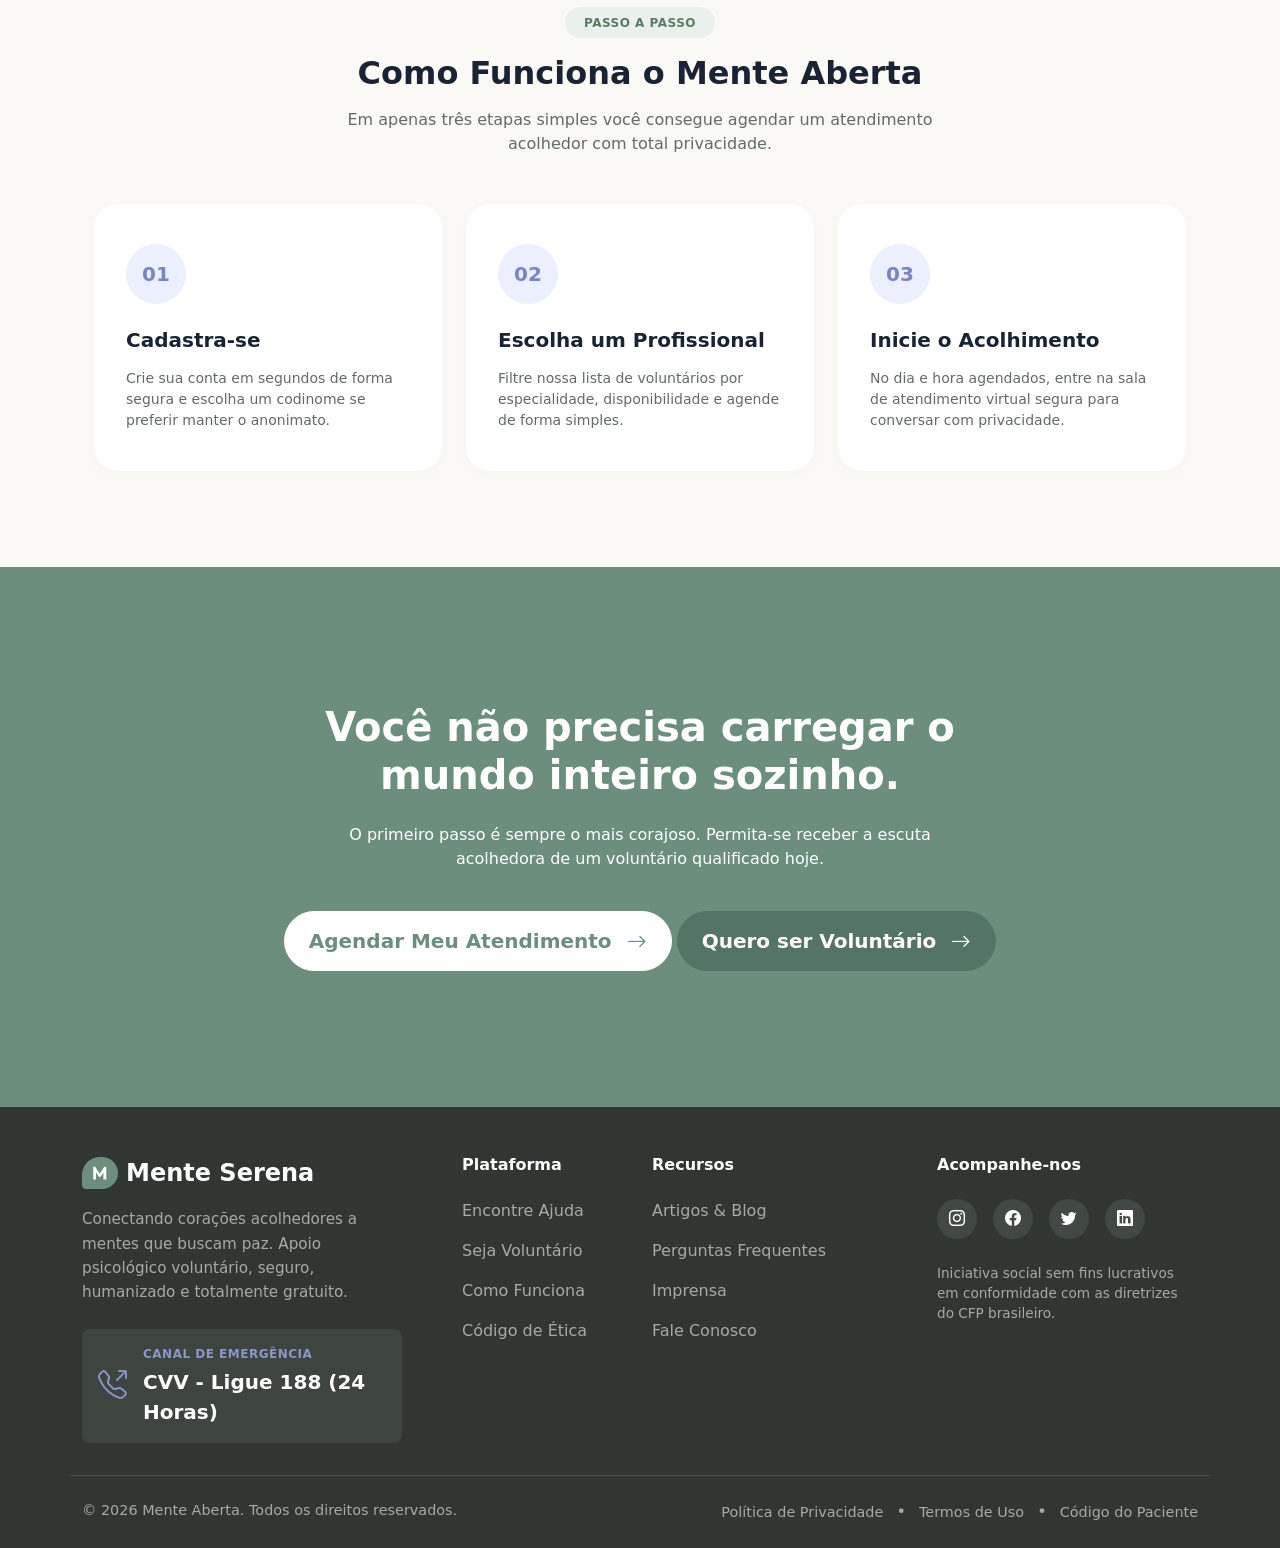
==== commit 3dddfa01: "- Certas partes das paginas estão responsivas" ====
--- a/index.html
+++ b/index.html
@@ -303,20 +303,23 @@
 
         <section class="bg-atende-voluntario">
             <div class="container px-4 py-5">
-                <div class="text-center m-5">
-                    <h1 class="fw-bold text-center mb-4" style="color: #FFF;">Você não precisa carregar o <br>mundo
-                        inteiro sozinho.</h1>
+                <div class="text-center m-3 m-md-5">
+                    <h1 class="fw-bold text-center mb-4" style="color: #FFF;">
+                        Você não precisa carregar o <br class="d-none d-md-block">mundo inteiro sozinho.
+                    </h1>
+
                     <p class="text-center text-p mx-auto mb-4" style="max-width: 650px; color: #FFF;">
-                        O primeiro passo é sempre o mais corajoso. Permita-se receber a escuta<br> acolhedora de um
-                        voluntário qualificado hoje.
-                    </p>
-                    <a href="/pages/PaginaAgendamento.html">
+                        O primeiro passo é sempre o mais corajoso. Permita-se receber a escuta
+                        <br class="d-none d-md-block">acolhedora de um voluntário qualificado hoje.
+                    </p>
+
+                    <a href="/pages/PaginaAgendamento.html" class="d-block d-md-inline-block">
                         <button class="btn btn-agendar btn-lg px-4 fw-semibold mt-3">
                             Agendar Meu Atendimento <i class="bi bi-arrow-right ms-2"></i>
                         </button>
                     </a>
 
-                    <a href="/pages/PaginaCadastro.html">
+                    <a href="/pages/PaginaCadastro.html" class="d-block d-md-inline-block">
                         <button class="btn btn-voluntario btn-lg px-4 fw-semibold mt-3">
                             Quero ser Voluntário <i class="bi bi-arrow-right ms-2"></i>
                         </button>
--- a/css/main.css
+++ b/css/main.css
@@ -9,6 +9,12 @@
     --theme-primary-hover:  #5A7A6A; /* Tom mais escuro para feedback de clique/hover */
     --theme-white: #FFFFFF;
     --theme-547565: #547565; /* Cor verde acinzentada */
+
+    --green-brand: #769784;
+    --green-brand-hover: #5d7a69;
+    --orange-brand: #E07A5F;
+    --bg-body: #FDFDFD;
+    --bg-hero: #F9F7F3;
 }
 
 body {
@@ -296,4 +302,154 @@
 .card-hover:hover {
     transform: translateY(-3px);
     box-shadow: 0 0.5rem 1rem rgba(0, 0, 0, 0.08);
+}
+
+/* Ajuste de Botões de Categoria para usarem flex-wrap e gap sem quebrar o layout */
+.btn-category-active,
+.btn-category-inactive {
+    border-radius: 1.75rem;
+    padding: 0.45rem 1.25rem;
+    font-size: 0.85rem;
+    transition: all 0.2s ease-in-out;
+    margin: 0;
+    /* Removido margin-right fixo para usar o gap do bootstrap */
+}
+
+.btn-category-active {
+    background-color: var(--theme-primary);
+    color: #FFFFFF;
+    border: 1px solid #6B8E7D;
+}
+
+.btn-category-active:hover {
+    background-color: #547565;
+    color: #FFFFFF;
+}
+
+.btn-category-inactive {
+    background-color: #FFFFFF;
+    border: 1px solid #EAEAEA;
+    color: #5F6B65;
+}
+
+.btn-category-inactive:hover {
+    background-color: #F8F6F2;
+    color: #212529;
+}
+
+.btn-search {
+    padding: 1rem;
+    background-color: #3D5A4F;
+    color: #FFFFFF;
+}
+
+.btn-search:hover {
+    background-color: #5A7A6A;
+    color: #FFFFFF;
+}
+
+/* 1. Transição suave no contêiner principal */
+.input-group {
+    transition: border-color 0.2s ease-in-out, box-shadow 0.2s ease-in-out;
+}
+
+/* 2. Remove o foco padrão apenas do campo de texto para ele não "cortar" no meio */
+.form-control:focus {
+    box-shadow: none !important;
+    border-color: transparent !important;
+    outline: none;
+}
+
+.input-group:focus-within {
+    border-color: #5a7469 !important;
+    box-shadow: 0 0 0 0.25rem rgba(118, 151, 132, 0.25);
+}
+
+/* Checkbox Personalizado */
+.form-check-input-custom:checked {
+    background-color: #6B8E7D;
+    border-color: #6B8E7D;
+}
+
+.pagination .page-link:focus {
+    box-shadow: none;
+}
+
+.btn-pagination-active {
+    background-color: #547565;
+    width: 32px;
+    height: 32px;
+    display: flex;
+    align-items: center;
+    justify-content: center;
+    padding: 1.15rem;
+}
+
+.btn-pagination-inactive {
+    width: 32px;
+    height: 32px;
+    display: flex;
+    align-items: center;
+    justify-content: center;
+    background-color: #FFFFFF;
+    border: 1px solid #E2EBE8;
+    padding: 1.15rem;
+}
+
+.tag-especializacao, .tag-star {
+    padding: 0.25rem 0.6rem;
+    border-radius: 0.5rem;
+    font-size: 0.8rem;
+    font-weight: 700;
+    display: inline-block;
+    text-transform: capitalize;
+}
+
+.tag-star {
+    background-color: #F0F2FA;
+    color: #2C3330;
+}
+
+.tag-especializacao {
+    background-color: #EBF1EC;
+    color: #6B8E7D;
+}
+
+.btn-primary-custom {
+    border-radius: 0.5rem
+}
+.btn-primary-custom:hover {
+    background-color: var(--green-brand-hover);
+    color: white;
+}
+
+@media (max-width: 767.98px) {
+    .bg-atende-voluntario .container {
+        padding-left: 1rem !important;
+        padding-right: 1rem !important;
+    }
+
+    .bg-atende-voluntario .text-center {
+        margin: 1.5rem 0 !important;
+    }
+
+    .bg-atende-voluntario h1 {
+        font-size: 1.8rem;
+        line-height: 1.25;
+    }
+
+    .bg-atende-voluntario p {
+        font-size: 1rem;
+        line-height: 1.5;
+    }
+
+    .bg-atende-voluntario a {
+        display: block !important;
+        width: 100%;
+    }
+
+    .bg-atende-voluntario .btn {
+        width: 100%;
+        max-width: 350px;
+    }
 }
